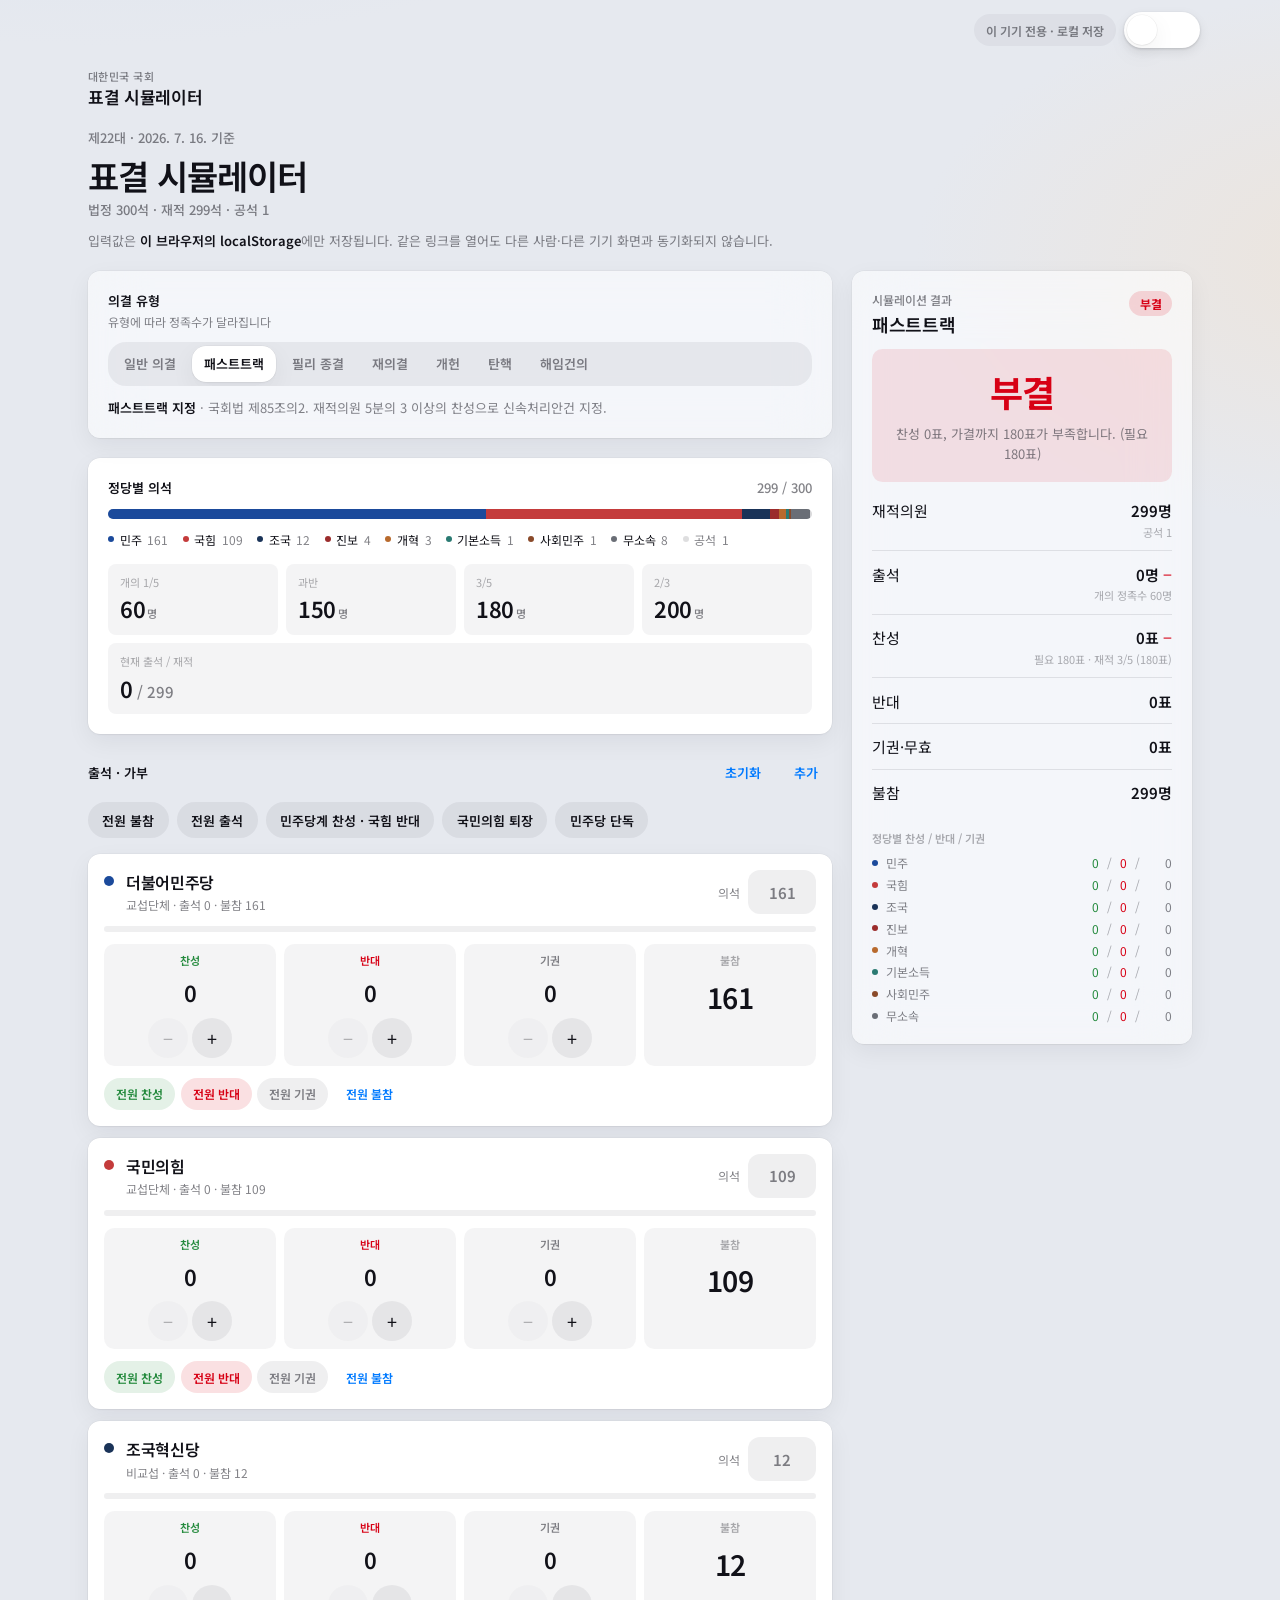
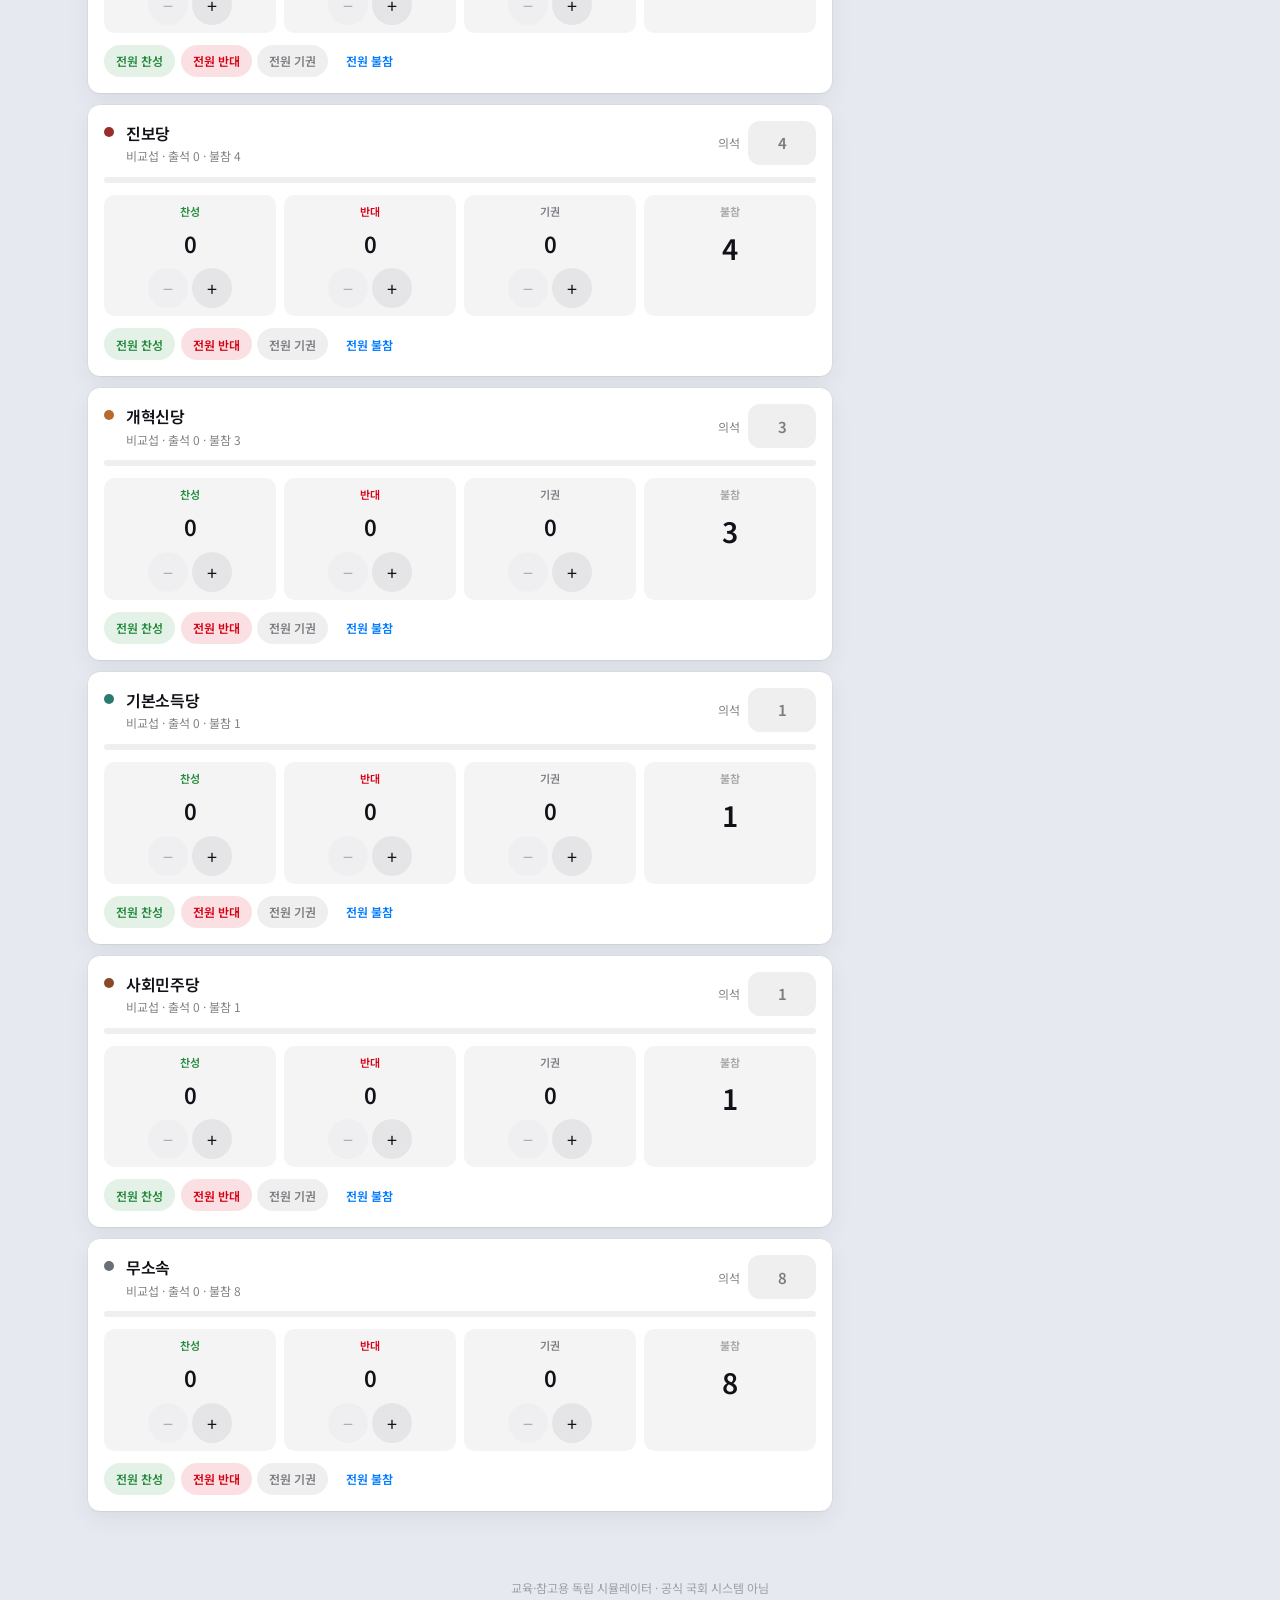
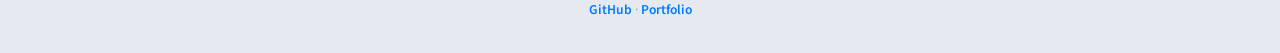
==== index.html @ c267997b "feat: local-only assembly vote simulator (no shared state) Rebuild as static HTML/CSS/JS with per-br" ====
<!DOCTYPE html>
<html lang="ko" data-theme="light">
<head>
  <meta charset="UTF-8" />
  <meta name="viewport" content="width=device-width, initial-scale=1, viewport-fit=cover" />
  <title>국회 표결 시뮬레이터</title>
  <meta name="description" content="제22대 국회 정당별 의석·출석·찬반으로 일반 의결·패스트트랙·개헌 등 정족수를 브라우저 로컬에서 독립 시뮬레이션합니다." />
  <meta name="theme-color" content="#e6e9ef" />
  <meta name="color-scheme" content="light dark" />
  <link rel="preconnect" href="https://fonts.googleapis.com" />
  <link rel="preconnect" href="https://fonts.gstatic.com" crossorigin />
  <link href="https://fonts.googleapis.com/css2?family=Noto+Sans+KR:wght@400;500;600;700&display=swap" rel="stylesheet" />
  <link rel="stylesheet" href="./styles.css" />
  <script>
    (function () {
      try {
        var k = "assembly-ui-theme";
        var t = localStorage.getItem(k);
        if (t !== "light" && t !== "dark") {
          t = window.matchMedia("(prefers-color-scheme: dark)").matches ? "dark" : "light";
        }
        document.documentElement.setAttribute("data-theme", t);
        document.documentElement.style.colorScheme = t;
      } catch (e) {}
    })();
  </script>
</head>
<body>
  <div class="app-wash">
    <div class="top-tools">
      <div class="top-tools__inner">
        <span class="local-pill" title="서버에 공유되지 않습니다">이 기기 전용 · 로컬 저장</span>
        <button type="button" class="theme-switch" id="theme-toggle" role="switch" aria-checked="false" aria-label="테마 전환">
          <span class="theme-switch-knob" aria-hidden="true"></span>
        </button>
      </div>
    </div>

    <header class="site-header">
      <div class="site-header__inner">
        <div>
          <p class="eyebrow">대한민국 국회</p>
          <h1>표결 시뮬레이터</h1>
        </div>
      </div>
    </header>

    <main class="main">
      <div class="intro">
        <p class="meta" id="as-of">제22대 · 2026. 7. 16. 기준</p>
        <h2 class="display-title">표결 시뮬레이터</h2>
        <p class="meta tabular" id="seat-summary">법정 300석</p>
        <p class="privacy-note">
          입력값은 <strong>이 브라우저의 localStorage</strong>에만 저장됩니다.
          같은 링크를 열어도 다른 사람·다른 기기 화면과 동기화되지 않습니다.
        </p>
      </div>

      <div class="layout">
        <div class="col-main">
          <section class="card glass">
            <div class="section-head">
              <h3>의결 유형</h3>
              <p>유형에 따라 정족수가 달라집니다</p>
            </div>
            <div class="segmented" id="kind-tabs" role="tablist" aria-label="의결 유형"></div>
            <p class="kind-desc" id="kind-desc"></p>
          </section>

          <section class="card ios-cell">
            <div class="section-head row">
              <h3>정당별 의석</h3>
              <span class="meta tabular" id="seat-ratio"></span>
            </div>
            <div id="seat-bar"></div>
            <dl class="quota-grid" id="quota-grid"></dl>
          </section>

          <section class="votes-section">
            <div class="section-head row">
              <h3>출석 · 가부</h3>
              <div class="btn-row">
                <button type="button" class="btn ghost sm" id="btn-reset-votes">초기화</button>
                <button type="button" class="btn ghost sm" id="btn-add-party">추가</button>
              </div>
            </div>
            <div class="preset-row" id="presets"></div>
            <div class="party-list" id="party-list"></div>
          </section>
        </div>

        <aside class="col-side">
          <div class="card glass sticky-result" id="result-panel"></div>
        </aside>
      </div>
    </main>

    <footer class="site-footer">
      <p>교육·참고용 독립 시뮬레이터 · 공식 국회 시스템 아님</p>
      <p>
        <a href="https://github.com/Jdragon712/assembly-vote-simulator" target="_blank" rel="noopener noreferrer">GitHub</a>
        ·
        <a href="https://jdragon712.github.io/" target="_blank" rel="noopener noreferrer">Portfolio</a>
      </p>
    </footer>
  </div>
  <script src="./app.js" defer></script>
</body>
</html>
---- styles.css ----
:root {
  --font-sans: "Noto Sans KR", "SF Pro Text", -apple-system, BlinkMacSystemFont, "Apple SD Gothic Neo", system-ui, sans-serif;
}

[data-theme="light"] {
  --app-bg: #e6e9ef;
  --app-elevated: #fff;
  --app-surface-solid: #fff;
  --app-fill: #7878801f;
  --app-fill-2: #78788014;
  --app-fg: #111118;
  --app-muted: #3c3c43a3;
  --app-subtle: #3c3c436b;
  --app-separator: #3c3c431f;
  --app-accent: #007aff;
  --app-aye: #248a3d;
  --app-nay: #d70015;
  --app-abstain: #6e6e73;
  --glass-bg: #ffffff94;
  --shadow-border: 0 0 0 0.5px #0000000f, 0 1px 2px #0000000a, 0 8px 24px #1016220f;
  --shadow-knob: 0 1px 3px #00000029, 0 4px 12px #00000014;
  --wash-a: #d9e2f0;
  --wash-b: #ece4dc;
  --theme-color: #e6e9ef;
}

[data-theme="dark"] {
  --app-bg: #07080a;
  --app-elevated: #1c1c1e;
  --app-surface-solid: #1c1c1e;
  --app-fill: #7878803d;
  --app-fill-2: #78788029;
  --app-fg: #f5f5f7;
  --app-muted: #ebebf594;
  --app-subtle: #ebebf55c;
  --app-separator: #5454588c;
  --app-accent: #0a84ff;
  --app-aye: #30d158;
  --app-nay: #ff453a;
  --app-abstain: #98989d;
  --glass-bg: #1c1c2085;
  --shadow-border: 0 0 0 0.5px #ffffff1a;
  --shadow-knob: 0 1px 2px #00000073;
  --wash-a: #182033;
  --wash-b: #1a1714;
  --theme-color: #07080a;
}

* { box-sizing: border-box; }
html, body { margin: 0; min-height: 100%; }
body {
  font-family: var(--font-sans);
  color: var(--app-fg);
  background: var(--app-bg);
  -webkit-font-smoothing: antialiased;
}

button, input { font: inherit; color: inherit; }
button { cursor: pointer; border: 0; background: none; }
input[type="number"] {
  -moz-appearance: textfield;
}
input[type="number"]::-webkit-outer-spin-button,
input[type="number"]::-webkit-inner-spin-button {
  -webkit-appearance: none;
  margin: 0;
}

.app-wash {
  min-height: 100dvh;
  background:
    radial-gradient(1200px 640px at 8% -10%, var(--wash-a), transparent 58%),
    radial-gradient(900px 520px at 108% 8%, var(--wash-b), transparent 52%),
    var(--app-bg);
}

.top-tools {
  position: sticky;
  top: 0;
  z-index: 40;
  pointer-events: none;
}
.top-tools__inner {
  max-width: 72rem;
  margin: 0 auto;
  padding: 0.75rem 1rem;
  display: flex;
  justify-content: flex-end;
  align-items: center;
  gap: 0.5rem;
}
.local-pill,
.theme-switch {
  pointer-events: auto;
}
.local-pill {
  display: none;
  align-items: center;
  height: 2rem;
  padding: 0 0.75rem;
  border-radius: 999px;
  background: var(--app-fill-2);
  color: var(--app-muted);
  font-size: 12px;
  font-weight: 600;
}
@media (min-width: 640px) {
  .local-pill { display: inline-flex; }
}

.theme-switch {
  width: 76px;
  height: 36px;
  border-radius: 999px;
  background: var(--app-elevated);
  box-shadow: var(--shadow-knob);
  position: relative;
  padding: 3px;
}
.theme-switch-knob {
  width: 30px;
  height: 30px;
  border-radius: 999px;
  background: var(--app-surface-solid);
  box-shadow: var(--shadow-border);
  transition: transform 0.18s ease;
  display: block;
}
[data-theme="dark"] .theme-switch-knob {
  transform: translateX(40px);
}

.site-header__inner,
.main,
.site-footer {
  max-width: 72rem;
  margin: 0 auto;
  padding-left: 1rem;
  padding-right: 1rem;
}
@media (min-width: 640px) {
  .site-header__inner,
  .main,
  .site-footer {
    padding-left: 1.5rem;
    padding-right: 1.5rem;
  }
}

.site-header__inner {
  height: 3.5rem;
  display: flex;
  align-items: center;
}
.eyebrow {
  display: none;
  margin: 0;
  font-size: 11px;
  font-weight: 500;
  letter-spacing: 0.04em;
  color: var(--app-muted);
}
.site-header h1 {
  margin: 0;
  font-size: 17px;
  font-weight: 600;
  letter-spacing: -0.02em;
}
@media (min-width: 640px) {
  .eyebrow { display: block; }
}

.main { padding-bottom: 2.5rem; padding-top: 0.5rem; }
.intro { margin-bottom: 1.25rem; }
.meta { margin: 0; font-size: 13px; color: var(--app-muted); font-weight: 500; }
.display-title {
  display: none;
  margin: 0.25rem 0 0;
  font-size: 34px;
  font-weight: 600;
  letter-spacing: -0.03em;
}
@media (min-width: 640px) {
  .display-title { display: block; }
  .main { padding-bottom: 4rem; padding-top: 0.75rem; }
}
.tabular { font-variant-numeric: tabular-nums; }
.privacy-note {
  margin: 0.75rem 0 0;
  max-width: 46rem;
  font-size: 13px;
  line-height: 1.55;
  color: var(--app-muted);
}
.privacy-note strong { color: var(--app-fg); font-weight: 600; }

.layout {
  display: grid;
  gap: 1.25rem;
}
@media (min-width: 1024px) {
  .layout {
    grid-template-columns: minmax(0, 1fr) 340px;
    align-items: start;
  }
  .col-side { order: 0; }
  .col-main { min-width: 0; }
}
.col-main { display: grid; gap: 1.25rem; min-width: 0; }
@media (max-width: 1023px) {
  .col-side { order: -1; }
}

.card {
  border-radius: 0.75rem;
  padding: 1rem;
  box-shadow: var(--shadow-border);
}
@media (min-width: 640px) {
  .card { padding: 1.25rem; }
}
.glass {
  background: var(--glass-bg);
  backdrop-filter: blur(28px) saturate(1.7);
  -webkit-backdrop-filter: blur(28px) saturate(1.7);
}
.ios-cell { background: var(--app-surface-solid); }
.sticky-result {
  position: sticky;
  top: 5rem;
}

.section-head h3 {
  margin: 0;
  font-size: 13px;
  font-weight: 600;
}
.section-head p {
  margin: 0.15rem 0 0;
  font-size: 12px;
  color: var(--app-muted);
}
.section-head.row {
  display: flex;
  align-items: center;
  justify-content: space-between;
  gap: 0.75rem;
  margin-bottom: 0.75rem;
}
.section-head:not(.row) { margin-bottom: 0.75rem; }

.segmented {
  display: flex;
  gap: 4px;
  padding: 4px;
  border-radius: 18px;
  background: var(--app-fill);
  overflow-x: auto;
  scrollbar-width: none;
}
.segmented::-webkit-scrollbar { display: none; }
.segmented-item {
  flex: 0 0 auto;
  height: 36px;
  padding: 0 12px;
  border-radius: 14px;
  color: var(--app-muted);
  font-size: 13px;
  font-weight: 600;
  white-space: nowrap;
}
.segmented-item[data-active="true"] {
  background: var(--app-elevated);
  color: var(--app-fg);
  box-shadow: var(--shadow-border);
}
.kind-desc {
  margin: 0.75rem 0 0;
  font-size: 13px;
  line-height: 1.55;
  color: var(--app-muted);
}
.kind-desc strong { color: var(--app-fg); font-weight: 600; }

.seat-bar {
  display: flex;
  height: 10px;
  overflow: hidden;
  border-radius: 999px;
  background: var(--app-fill);
}
.seat-bar > div { height: 100%; }
.legend {
  list-style: none;
  margin: 0.75rem 0 0;
  padding: 0;
  display: flex;
  flex-wrap: wrap;
  gap: 0.35rem 0.9rem;
}
.legend li {
  display: inline-flex;
  align-items: center;
  gap: 0.35rem;
  font-size: 12px;
  color: var(--app-muted);
}
.dot {
  width: 6px;
  height: 6px;
  border-radius: 999px;
  flex: 0 0 auto;
}
.legend .name { color: var(--app-fg); }

.quota-grid {
  margin: 1rem 0 0;
  display: grid;
  grid-template-columns: repeat(2, minmax(0, 1fr));
  gap: 0.5rem;
}
@media (min-width: 640px) {
  .quota-grid { grid-template-columns: repeat(4, minmax(0, 1fr)); }
}
.quota-grid > div {
  border-radius: 0.5rem;
  background: var(--app-fill-2);
  padding: 0.65rem 0.75rem;
}
.quota-grid dt {
  margin: 0;
  font-size: 11px;
  color: var(--app-subtle);
}
.quota-grid dd {
  margin: 0.15rem 0 0;
  font-size: 22px;
  font-weight: 600;
  font-variant-numeric: tabular-nums;
  letter-spacing: -0.02em;
}
.quota-grid dd span {
  margin-left: 2px;
  font-size: 11px;
  font-weight: 500;
  color: var(--app-muted);
}
.quota-wide {
  grid-column: 1 / -1;
}
.quota-wide p {
  margin: 0;
  font-size: 11px;
  color: var(--app-subtle);
}
.quota-wide .big {
  margin-top: 0.15rem;
  font-size: 22px;
  font-weight: 600;
  font-variant-numeric: tabular-nums;
}
.quota-wide .big span {
  font-size: 15px;
  font-weight: 500;
  color: var(--app-muted);
}

.btn-row { display: flex; gap: 0.25rem; }
.btn {
  display: inline-flex;
  align-items: center;
  justify-content: center;
  gap: 0.35rem;
  border-radius: 999px;
  font-weight: 600;
  transition: transform 0.12s ease, background-color 0.12s ease, opacity 0.12s ease;
}
.btn:active { transform: scale(0.98); }
.btn:disabled { opacity: 0.35; pointer-events: none; }
.btn.sm { height: 2.25rem; padding: 0 0.9rem; font-size: 13px; }
.btn.xs { height: 2rem; padding: 0 0.75rem; font-size: 12px; }
.btn.ghost { color: var(--app-accent); }
.btn.ghost:hover { background: var(--app-fill); }
.btn.secondary {
  background: var(--app-fill);
  color: var(--app-fg);
}
.btn.secondary:hover { background: var(--app-fill-2); }
.btn.aye { background: color-mix(in srgb, var(--app-aye) 12%, transparent); color: var(--app-aye); }
.btn.nay { background: color-mix(in srgb, var(--app-nay) 12%, transparent); color: var(--app-nay); }
.btn.abstain { background: var(--app-fill); color: var(--app-muted); }
.btn.icon {
  width: 2.25rem;
  height: 2.25rem;
  padding: 0;
  border-radius: 999px;
  color: var(--app-muted);
}
.btn.icon:hover { background: var(--app-fill); color: var(--app-nay); }

.preset-row {
  display: flex;
  gap: 0.5rem;
  overflow-x: auto;
  padding-bottom: 0.25rem;
  margin-bottom: 0.75rem;
  scrollbar-width: none;
}
.preset-row::-webkit-scrollbar { display: none; }
.preset-row .btn { flex: 0 0 auto; }

.party-list { display: grid; gap: 0.75rem; }
.party-card {
  background: var(--app-surface-solid);
  border-radius: 0.75rem;
  padding: 1rem;
  box-shadow: var(--shadow-border);
}
.party-top {
  display: flex;
  align-items: flex-start;
  justify-content: space-between;
  gap: 0.75rem;
}
.party-id {
  display: flex;
  align-items: flex-start;
  gap: 0.75rem;
  min-width: 0;
}
.party-name {
  margin: 0;
  font-size: 16px;
  font-weight: 600;
  letter-spacing: -0.02em;
  background: transparent;
  border: 0;
  padding: 0;
  text-align: left;
  max-width: 14rem;
}
.party-name:focus {
  outline: none;
  box-shadow: 0 0 0 2px color-mix(in srgb, var(--app-accent) 35%, transparent);
  border-radius: 0.35rem;
}
.party-sub {
  margin: 0.15rem 0 0;
  font-size: 12px;
  color: var(--app-muted);
}
.seat-input-wrap {
  display: inline-flex;
  align-items: center;
  gap: 0.5rem;
  font-size: 12px;
  color: var(--app-muted);
}
.seat-input-wrap input,
.vote-input {
  height: 2.75rem;
  width: 4.25rem;
  border: 0;
  border-radius: 0.75rem;
  background: var(--app-fill);
  text-align: center;
  font-size: 15px;
  font-weight: 600;
  font-variant-numeric: tabular-nums;
}
.seat-input-wrap input:focus,
.vote-input:focus {
  outline: none;
  box-shadow: 0 0 0 2px color-mix(in srgb, var(--app-accent) 35%, transparent);
}

.mini-bar {
  margin-top: 0.75rem;
  height: 6px;
  border-radius: 999px;
  background: var(--app-fill);
  overflow: hidden;
  display: flex;
}
.mini-bar > i { display: block; height: 100%; }
.mini-bar .aye { background: var(--app-aye); }
.mini-bar .nay { background: var(--app-nay); }
.mini-bar .abstain { background: var(--app-abstain); }

.vote-grid {
  margin-top: 0.75rem;
  display: grid;
  grid-template-columns: repeat(2, minmax(0, 1fr));
  gap: 0.5rem;
}
@media (min-width: 640px) {
  .vote-grid { grid-template-columns: repeat(4, minmax(0, 1fr)); }
}
.vote-box {
  border-radius: 0.65rem;
  background: var(--app-fill-2);
  padding: 0.5rem;
  text-align: center;
}
.vote-box label {
  display: block;
  font-size: 11px;
  font-weight: 600;
  margin-bottom: 0.25rem;
}
.vote-box label.aye { color: var(--app-aye); }
.vote-box label.nay { color: var(--app-nay); }
.vote-box label.muted { color: var(--app-muted); }
.vote-box label.subtle { color: var(--app-subtle); }
.vote-box .vote-input {
  width: 100%;
  height: 2.5rem;
  font-size: 22px;
  background: transparent;
}
.vote-box .stepper {
  margin-top: 0.35rem;
  display: flex;
  justify-content: center;
  gap: 0.25rem;
}
.stepper button {
  width: 2.5rem;
  height: 2.5rem;
  border-radius: 999px;
  background: var(--app-fill);
  color: var(--app-fg);
  font-size: 18px;
  line-height: 1;
}
.stepper button:disabled { opacity: 0.3; }
.absent-val {
  margin-top: 0.55rem;
  font-size: 28px;
  font-weight: 600;
  font-variant-numeric: tabular-nums;
  letter-spacing: -0.03em;
}
.party-actions {
  margin-top: 0.75rem;
  display: flex;
  flex-wrap: wrap;
  gap: 0.35rem;
}

.result-head {
  display: flex;
  align-items: flex-start;
  justify-content: space-between;
  gap: 0.75rem;
}
.result-head .label {
  margin: 0;
  font-size: 12px;
  font-weight: 500;
  color: var(--app-muted);
}
.result-head h3 {
  margin: 0.15rem 0 0;
  font-size: 18px;
  font-weight: 600;
  letter-spacing: -0.02em;
}
.badge {
  display: inline-flex;
  align-items: center;
  border-radius: 999px;
  padding: 0.25rem 0.65rem;
  font-size: 12px;
  font-weight: 700;
}
.badge.pass {
  background: color-mix(in srgb, var(--app-aye) 14%, transparent);
  color: var(--app-aye);
}
.badge.fail {
  background: color-mix(in srgb, var(--app-nay) 14%, transparent);
  color: var(--app-nay);
}
.result-hero {
  margin-top: 0.75rem;
  border-radius: 0.65rem;
  padding: 1rem 1rem 1.15rem;
  text-align: center;
}
.result-hero.pass { background: color-mix(in srgb, var(--app-aye) 10%, transparent); }
.result-hero.fail { background: color-mix(in srgb, var(--app-nay) 10%, transparent); }
.result-hero .big {
  margin: 0;
  font-size: 36px;
  font-weight: 700;
  letter-spacing: -0.03em;
}
.result-hero.pass .big { color: var(--app-aye); }
.result-hero.fail .big { color: var(--app-nay); }
.result-hero .reason {
  margin: 0.45rem 0 0;
  font-size: 13px;
  line-height: 1.55;
  color: var(--app-muted);
}

.result-stats {
  margin: 0.75rem 0 0;
  display: grid;
  grid-template-columns: repeat(3, minmax(0, 1fr));
  gap: 0.5rem;
}
.result-stats > div {
  border-radius: 0.5rem;
  background: var(--app-fill-2);
  padding: 0.5rem;
  text-align: center;
}
.result-stats dt {
  margin: 0;
  font-size: 11px;
  color: var(--app-subtle);
}
.result-stats dd {
  margin: 0.1rem 0 0;
  font-size: 17px;
  font-weight: 600;
  font-variant-numeric: tabular-nums;
}
.result-stats .aye { color: var(--app-aye); }

.detail-list {
  margin: 1rem 0 0;
  padding: 0;
}
.detail-row {
  display: flex;
  align-items: baseline;
  justify-content: space-between;
  gap: 0.75rem;
  padding: 0.65rem 0;
  border-top: 1px solid var(--app-separator);
}
.detail-row:first-child { border-top: 0; padding-top: 0; }
.detail-row dt { margin: 0; font-size: 15px; }
.detail-row dd { margin: 0; text-align: right; }
.detail-row .val {
  font-size: 15px;
  font-weight: 600;
  font-variant-numeric: tabular-nums;
}
.detail-row .note {
  margin: 0.1rem 0 0;
  font-size: 11px;
  color: var(--app-subtle);
}
.ok { color: var(--app-aye); }
.ng { color: var(--app-nay); }

.party-breakdown-title {
  margin: 1rem 0 0.5rem;
  font-size: 11px;
  font-weight: 600;
  color: var(--app-subtle);
}
.party-breakdown {
  list-style: none;
  margin: 0;
  padding: 0;
  display: grid;
  gap: 0.3rem;
}
.party-breakdown li {
  display: flex;
  align-items: center;
  gap: 0.5rem;
  font-size: 12px;
}
.party-breakdown .name {
  flex: 1;
  min-width: 0;
  overflow: hidden;
  text-overflow: ellipsis;
  white-space: nowrap;
  color: var(--app-muted);
}
.party-breakdown .aye { color: var(--app-aye); font-variant-numeric: tabular-nums; }
.party-breakdown .nay { color: var(--app-nay); font-variant-numeric: tabular-nums; }
.party-breakdown .abs { width: 1.5rem; color: var(--app-muted); font-variant-numeric: tabular-nums; text-align: right; }
.party-breakdown .sep { color: var(--app-subtle); }

.site-footer {
  padding-bottom: 2rem;
  text-align: center;
  color: var(--app-subtle);
  font-size: 12px;
}
.site-footer p { margin: 0.25rem 0; }
.site-footer a {
  color: var(--app-accent);
  text-decoration: none;
  font-weight: 600;
}
.site-footer a:hover { text-decoration: underline; }

details.mobile-only summary {
  list-style: none;
  cursor: pointer;
  color: var(--app-accent);
  font-size: 15px;
  font-weight: 600;
  padding: 0.5rem 0;
}
details.mobile-only summary::-webkit-details-marker { display: none; }
.desktop-only { display: none; }
@media (min-width: 640px) {
  .mobile-only { display: none; }
  .desktop-only { display: block; }
  .result-stats { display: none; }
}
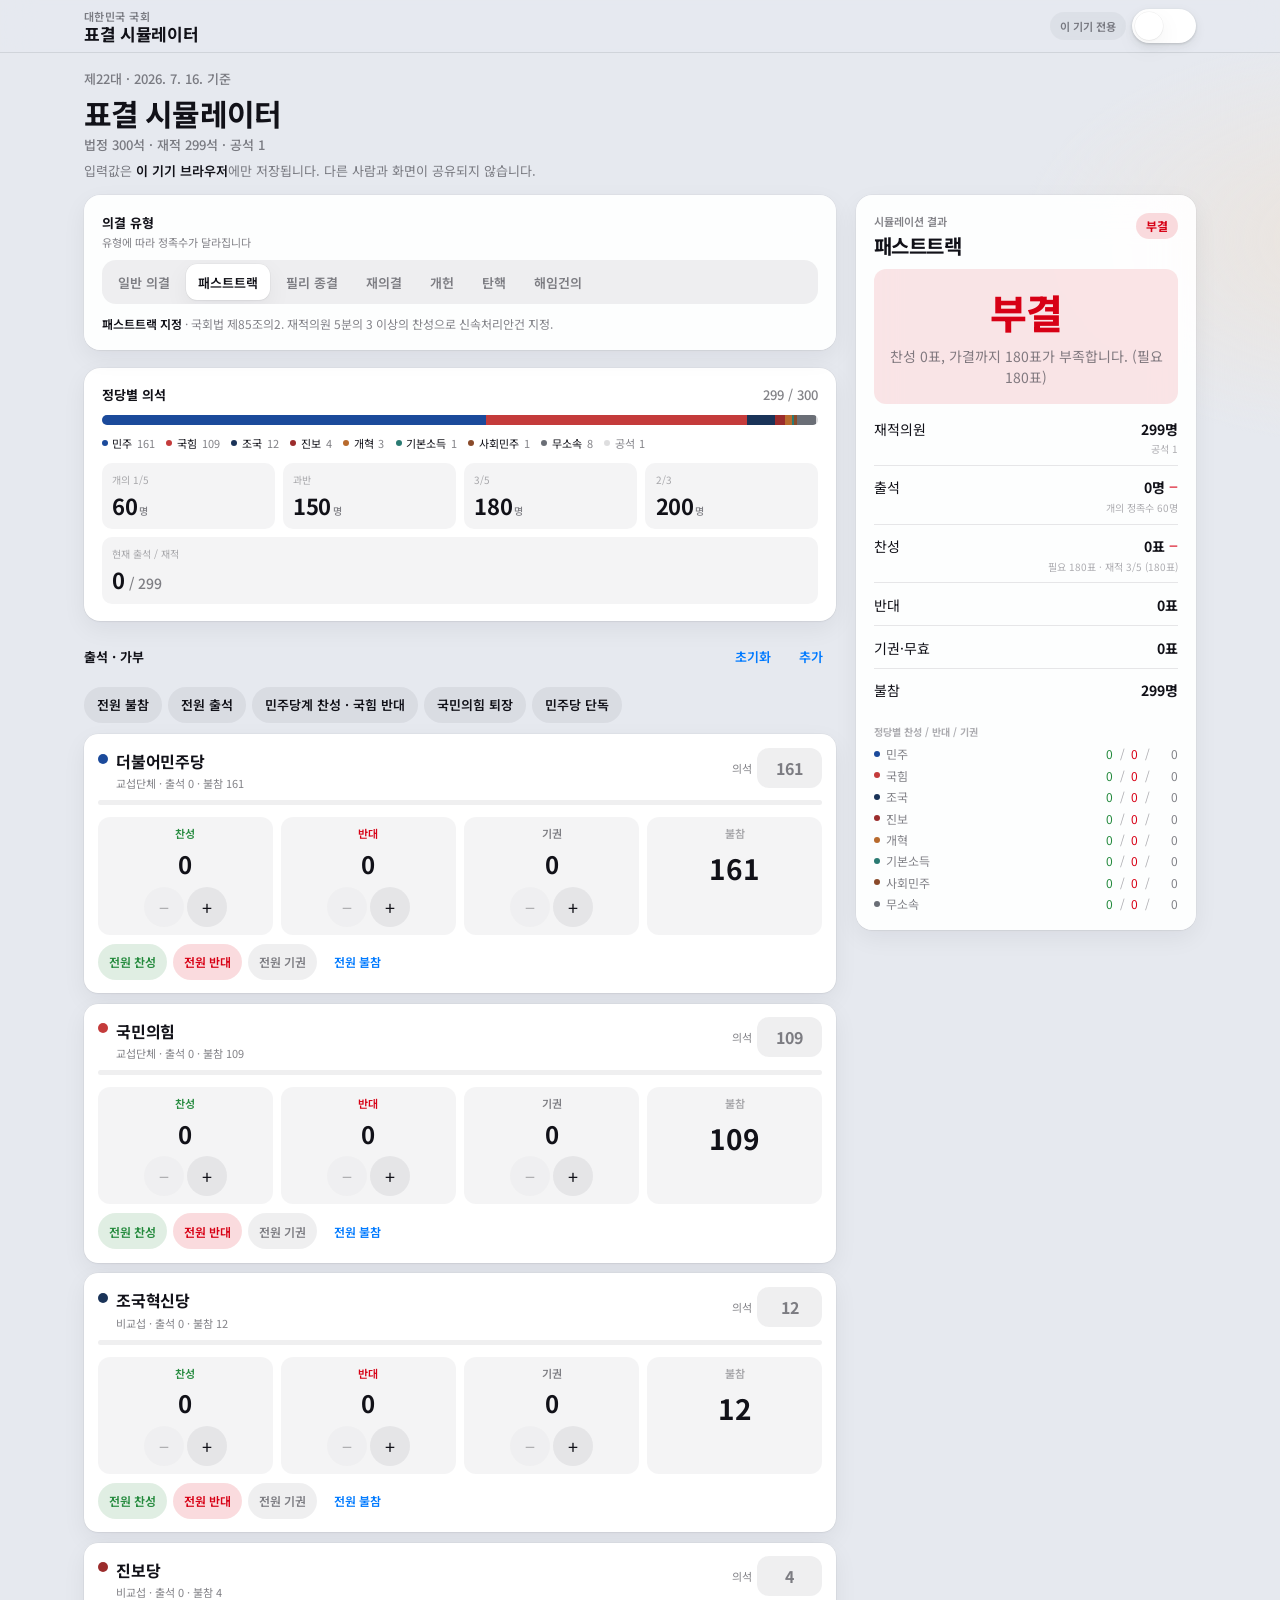
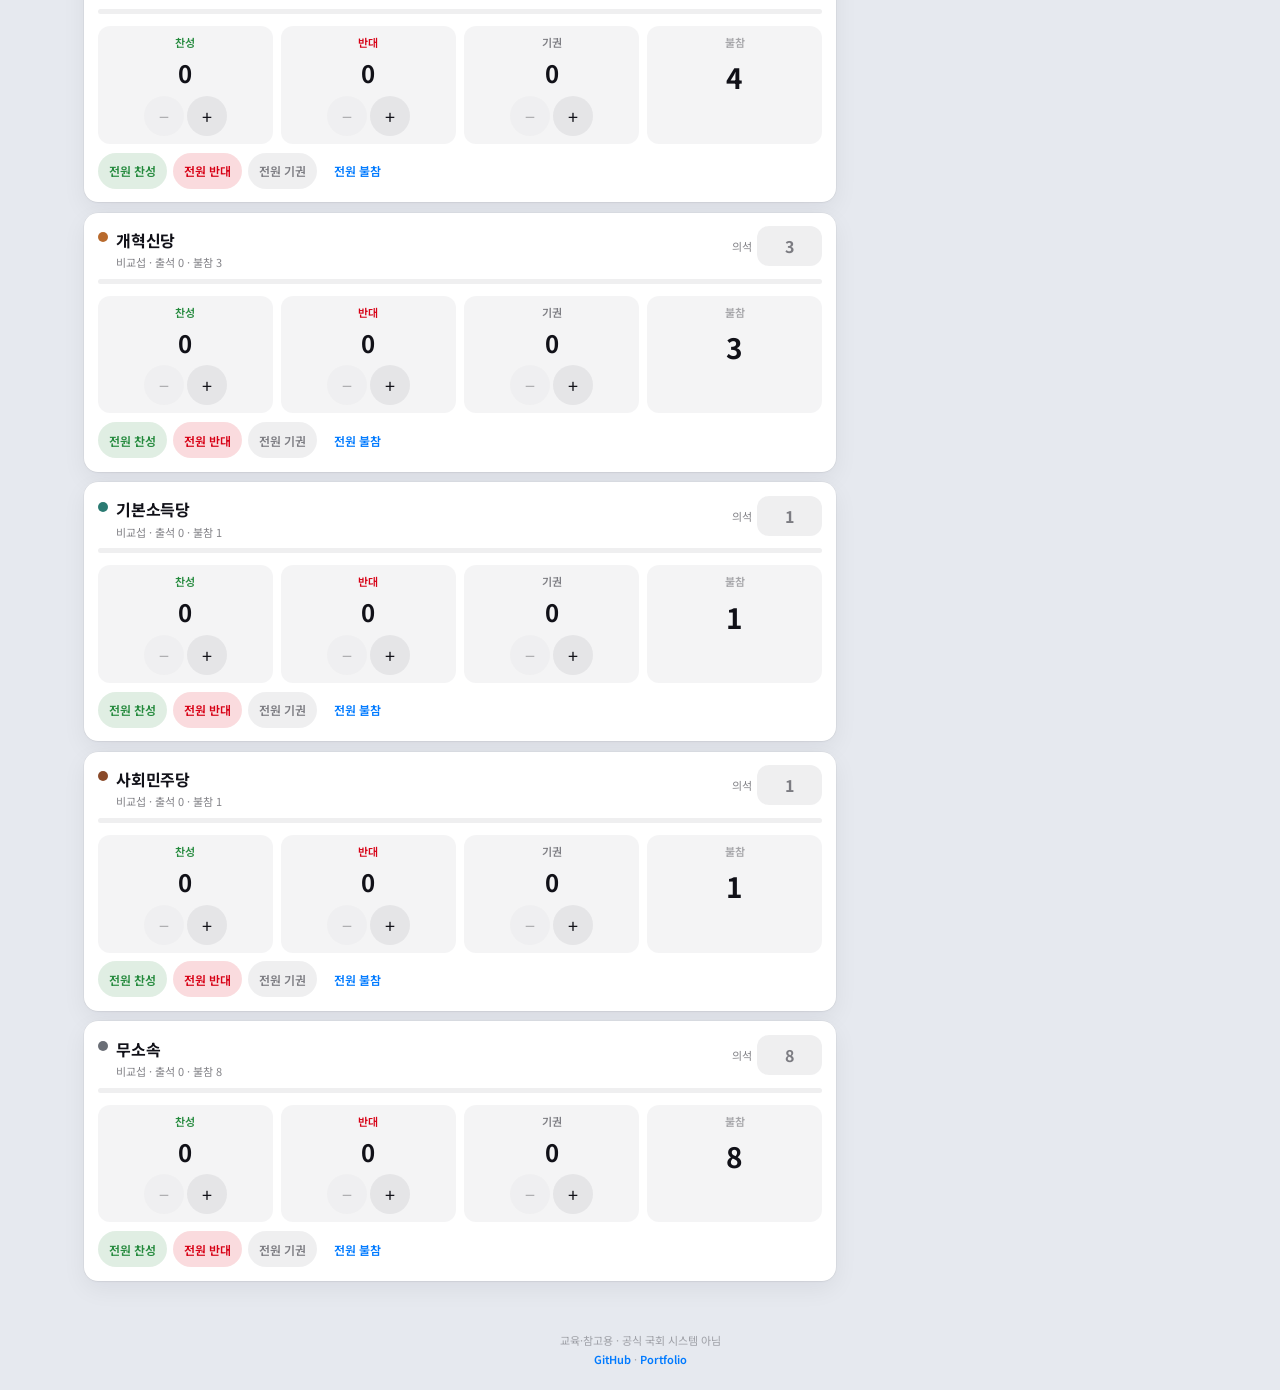
==== commit 35b31340: "feat: mobile-first UX for assembly vote simulator Sticky result dock, 44px vote steppers, safe-area " ====
--- a/index.html
+++ b/index.html
@@ -2,11 +2,16 @@
 <html lang="ko" data-theme="light">
 <head>
   <meta charset="UTF-8" />
-  <meta name="viewport" content="width=device-width, initial-scale=1, viewport-fit=cover" />
+  <meta name="viewport" content="width=device-width, initial-scale=1, maximum-scale=1, viewport-fit=cover" />
   <title>국회 표결 시뮬레이터</title>
   <meta name="description" content="제22대 국회 정당별 의석·출석·찬반으로 일반 의결·패스트트랙·개헌 등 정족수를 브라우저 로컬에서 독립 시뮬레이션합니다." />
   <meta name="theme-color" content="#e6e9ef" />
   <meta name="color-scheme" content="light dark" />
+  <meta name="apple-mobile-web-app-capable" content="yes" />
+  <meta name="apple-mobile-web-app-status-bar-style" content="default" />
+  <meta name="apple-mobile-web-app-title" content="표결 시뮬" />
+  <meta name="mobile-web-app-capable" content="yes" />
+  <meta name="format-detection" content="telephone=no" />
   <link rel="preconnect" href="https://fonts.googleapis.com" />
   <link rel="preconnect" href="https://fonts.gstatic.com" crossorigin />
   <link href="https://fonts.googleapis.com/css2?family=Noto+Sans+KR:wght@400;500;600;700&display=swap" rel="stylesheet" />
@@ -27,20 +32,17 @@
 </head>
 <body>
   <div class="app-wash">
-    <div class="top-tools">
-      <div class="top-tools__inner">
-        <span class="local-pill" title="서버에 공유되지 않습니다">이 기기 전용 · 로컬 저장</span>
-        <button type="button" class="theme-switch" id="theme-toggle" role="switch" aria-checked="false" aria-label="테마 전환">
-          <span class="theme-switch-knob" aria-hidden="true"></span>
-        </button>
-      </div>
-    </div>
-
-    <header class="site-header">
-      <div class="site-header__inner">
-        <div>
+    <header class="topbar">
+      <div class="topbar__inner">
+        <div class="topbar__title">
           <p class="eyebrow">대한민국 국회</p>
           <h1>표결 시뮬레이터</h1>
+        </div>
+        <div class="topbar__actions">
+          <span class="local-pill" title="서버에 공유되지 않습니다">이 기기 전용</span>
+          <button type="button" class="theme-switch" id="theme-toggle" role="switch" aria-checked="false" aria-label="테마 전환">
+            <span class="theme-switch-knob" aria-hidden="true"></span>
+          </button>
         </div>
       </div>
     </header>
@@ -51,8 +53,7 @@
         <h2 class="display-title">표결 시뮬레이터</h2>
         <p class="meta tabular" id="seat-summary">법정 300석</p>
         <p class="privacy-note">
-          입력값은 <strong>이 브라우저의 localStorage</strong>에만 저장됩니다.
-          같은 링크를 열어도 다른 사람·다른 기기 화면과 동기화되지 않습니다.
+          입력값은 <strong>이 기기 브라우저</strong>에만 저장됩니다. 다른 사람과 화면이 공유되지 않습니다.
         </p>
       </div>
 
@@ -96,13 +97,24 @@
     </main>
 
     <footer class="site-footer">
-      <p>교육·참고용 독립 시뮬레이터 · 공식 국회 시스템 아님</p>
+      <p>교육·참고용 · 공식 국회 시스템 아님</p>
       <p>
         <a href="https://github.com/Jdragon712/assembly-vote-simulator" target="_blank" rel="noopener noreferrer">GitHub</a>
         ·
         <a href="https://jdragon712.github.io/" target="_blank" rel="noopener noreferrer">Portfolio</a>
       </p>
     </footer>
+
+    <!-- Mobile sticky result dock -->
+    <div class="mobile-dock" id="mobile-dock" hidden>
+      <button type="button" class="mobile-dock__btn" id="mobile-dock-btn" aria-controls="result-panel">
+        <span class="mobile-dock__left">
+          <span class="mobile-dock__kind" id="dock-kind">결과</span>
+          <span class="mobile-dock__sub" id="dock-sub">출석 0 · 찬성 0</span>
+        </span>
+        <span class="mobile-dock__badge" id="dock-badge">부결</span>
+      </button>
+    </div>
   </div>
   <script src="./app.js" defer></script>
 </body>
--- a/styles.css
+++ b/styles.css
@@ -1,5 +1,11 @@
 :root {
   --font-sans: "Noto Sans KR", "SF Pro Text", -apple-system, BlinkMacSystemFont, "Apple SD Gothic Neo", system-ui, sans-serif;
+  --safe-top: env(safe-area-inset-top, 0px);
+  --safe-right: env(safe-area-inset-right, 0px);
+  --safe-bottom: env(safe-area-inset-bottom, 0px);
+  --safe-left: env(safe-area-inset-left, 0px);
+  --dock-h: 0px;
+  --tap: 44px;
 }
 
 [data-theme="light"] {
@@ -16,11 +22,12 @@
   --app-aye: #248a3d;
   --app-nay: #d70015;
   --app-abstain: #6e6e73;
-  --glass-bg: #ffffff94;
+  --glass-bg: #ffffffeb;
   --shadow-border: 0 0 0 0.5px #0000000f, 0 1px 2px #0000000a, 0 8px 24px #1016220f;
   --shadow-knob: 0 1px 3px #00000029, 0 4px 12px #00000014;
   --wash-a: #d9e2f0;
   --wash-b: #ece4dc;
+  --dock-bg: #fffffff2;
   --theme-color: #e6e9ef;
 }
 
@@ -38,25 +45,48 @@
   --app-aye: #30d158;
   --app-nay: #ff453a;
   --app-abstain: #98989d;
-  --glass-bg: #1c1c2085;
+  --glass-bg: #1c1c1ef0;
   --shadow-border: 0 0 0 0.5px #ffffff1a;
   --shadow-knob: 0 1px 2px #00000073;
   --wash-a: #182033;
   --wash-b: #1a1714;
+  --dock-bg: #1c1c1ef5;
   --theme-color: #07080a;
 }
 
 * { box-sizing: border-box; }
-html, body { margin: 0; min-height: 100%; }
+html {
+  margin: 0;
+  min-height: 100%;
+  -webkit-text-size-adjust: 100%;
+  text-size-adjust: 100%;
+}
 body {
+  margin: 0;
+  min-height: 100%;
   font-family: var(--font-sans);
   color: var(--app-fg);
   background: var(--app-bg);
   -webkit-font-smoothing: antialiased;
+  overscroll-behavior-y: none;
 }
 
 button, input { font: inherit; color: inherit; }
-button { cursor: pointer; border: 0; background: none; }
+button {
+  cursor: pointer;
+  border: 0;
+  background: none;
+  -webkit-tap-highlight-color: transparent;
+  touch-action: manipulation;
+}
+input {
+  -webkit-tap-highlight-color: transparent;
+}
+/* iOS zoom prevention: inputs >= 16px */
+input[type="number"],
+input[type="text"] {
+  font-size: 16px;
+}
 input[type="number"] {
   -moz-appearance: textfield;
 }
@@ -68,58 +98,80 @@
 
 .app-wash {
   min-height: 100dvh;
+  padding-bottom: calc(var(--dock-h) + var(--safe-bottom));
   background:
-    radial-gradient(1200px 640px at 8% -10%, var(--wash-a), transparent 58%),
-    radial-gradient(900px 520px at 108% 8%, var(--wash-b), transparent 52%),
+    radial-gradient(900px 480px at 8% -10%, var(--wash-a), transparent 58%),
+    radial-gradient(700px 400px at 108% 8%, var(--wash-b), transparent 52%),
     var(--app-bg);
 }
 
-.top-tools {
+/* ===== Top bar (mobile-first) ===== */
+.topbar {
   position: sticky;
   top: 0;
-  z-index: 40;
-  pointer-events: none;
-}
-.top-tools__inner {
+  z-index: 50;
+  padding-top: var(--safe-top);
+  background: color-mix(in srgb, var(--app-bg) 82%, transparent);
+  backdrop-filter: blur(16px) saturate(1.4);
+  -webkit-backdrop-filter: blur(16px) saturate(1.4);
+  border-bottom: 0.5px solid var(--app-separator);
+}
+.topbar__inner {
   max-width: 72rem;
   margin: 0 auto;
-  padding: 0.75rem 1rem;
-  display: flex;
-  justify-content: flex-end;
-  align-items: center;
-  gap: 0.5rem;
-}
-.local-pill,
-.theme-switch {
-  pointer-events: auto;
+  min-height: 3.25rem;
+  padding: 0.45rem max(0.875rem, var(--safe-left)) 0.45rem max(0.875rem, var(--safe-right));
+  display: flex;
+  align-items: center;
+  justify-content: space-between;
+  gap: 0.75rem;
+}
+.topbar__title { min-width: 0; }
+.eyebrow {
+  margin: 0;
+  font-size: 10px;
+  font-weight: 600;
+  letter-spacing: 0.04em;
+  color: var(--app-muted);
+}
+.topbar h1 {
+  margin: 0;
+  font-size: 16px;
+  font-weight: 700;
+  letter-spacing: -0.02em;
+  line-height: 1.2;
+}
+.topbar__actions {
+  display: flex;
+  align-items: center;
+  gap: 0.4rem;
+  flex-shrink: 0;
 }
 .local-pill {
   display: none;
   align-items: center;
-  height: 2rem;
-  padding: 0 0.75rem;
+  height: 1.75rem;
+  padding: 0 0.6rem;
   border-radius: 999px;
   background: var(--app-fill-2);
   color: var(--app-muted);
-  font-size: 12px;
+  font-size: 11px;
   font-weight: 600;
-}
-@media (min-width: 640px) {
-  .local-pill { display: inline-flex; }
-}
-
+  white-space: nowrap;
+}
 .theme-switch {
-  width: 76px;
-  height: 36px;
+  width: 52px;
+  height: 32px;
   border-radius: 999px;
   background: var(--app-elevated);
   box-shadow: var(--shadow-knob);
   position: relative;
   padding: 3px;
+  flex-shrink: 0;
 }
 .theme-switch-knob {
-  width: 30px;
-  height: 30px;
+  width: 26px;
+  height: 26px;
   border-radius: 999px;
   background: var(--app-surface-solid);
   box-shadow: var(--shadow-border);
@@ -127,147 +179,107 @@
   display: block;
 }
 [data-theme="dark"] .theme-switch-knob {
-  transform: translateX(40px);
-}
-
-.site-header__inner,
+  transform: translateX(20px);
+}
+
 .main,
 .site-footer {
   max-width: 72rem;
   margin: 0 auto;
-  padding-left: 1rem;
-  padding-right: 1rem;
-}
-@media (min-width: 640px) {
-  .site-header__inner,
-  .main,
-  .site-footer {
-    padding-left: 1.5rem;
-    padding-right: 1.5rem;
-  }
-}
-
-.site-header__inner {
-  height: 3.5rem;
-  display: flex;
-  align-items: center;
-}
-.eyebrow {
-  display: none;
-  margin: 0;
-  font-size: 11px;
+  padding-left: max(0.875rem, var(--safe-left));
+  padding-right: max(0.875rem, var(--safe-right));
+}
+
+.main {
+  padding-top: 0.75rem;
+  padding-bottom: 1.5rem;
+}
+.intro { margin-bottom: 0.9rem; }
+.meta {
+  margin: 0;
+  font-size: 12px;
+  color: var(--app-muted);
   font-weight: 500;
-  letter-spacing: 0.04em;
-  color: var(--app-muted);
-}
-.site-header h1 {
-  margin: 0;
-  font-size: 17px;
-  font-weight: 600;
-  letter-spacing: -0.02em;
-}
-@media (min-width: 640px) {
-  .eyebrow { display: block; }
-}
-
-.main { padding-bottom: 2.5rem; padding-top: 0.5rem; }
-.intro { margin-bottom: 1.25rem; }
-.meta { margin: 0; font-size: 13px; color: var(--app-muted); font-weight: 500; }
-.display-title {
-  display: none;
-  margin: 0.25rem 0 0;
-  font-size: 34px;
-  font-weight: 600;
-  letter-spacing: -0.03em;
-}
-@media (min-width: 640px) {
-  .display-title { display: block; }
-  .main { padding-bottom: 4rem; padding-top: 0.75rem; }
-}
+}
+.display-title { display: none; }
 .tabular { font-variant-numeric: tabular-nums; }
 .privacy-note {
-  margin: 0.75rem 0 0;
-  max-width: 46rem;
-  font-size: 13px;
-  line-height: 1.55;
+  margin: 0.5rem 0 0;
+  font-size: 12px;
+  line-height: 1.45;
   color: var(--app-muted);
 }
 .privacy-note strong { color: var(--app-fg); font-weight: 600; }
 
 .layout {
   display: grid;
-  gap: 1.25rem;
-}
-@media (min-width: 1024px) {
-  .layout {
-    grid-template-columns: minmax(0, 1fr) 340px;
-    align-items: start;
-  }
-  .col-side { order: 0; }
-  .col-main { min-width: 0; }
-}
-.col-main { display: grid; gap: 1.25rem; min-width: 0; }
-@media (max-width: 1023px) {
-  .col-side { order: -1; }
-}
+  gap: 0.85rem;
+}
+.col-main {
+  display: grid;
+  gap: 0.85rem;
+  min-width: 0;
+}
+/* On mobile, result panel is in flow near top via order */
+.col-side { order: -1; min-width: 0; }
 
 .card {
-  border-radius: 0.75rem;
-  padding: 1rem;
+  border-radius: 14px;
+  padding: 0.85rem;
   box-shadow: var(--shadow-border);
-}
-@media (min-width: 640px) {
-  .card { padding: 1.25rem; }
 }
 .glass {
   background: var(--glass-bg);
-  backdrop-filter: blur(28px) saturate(1.7);
-  -webkit-backdrop-filter: blur(28px) saturate(1.7);
+  backdrop-filter: blur(20px) saturate(1.5);
+  -webkit-backdrop-filter: blur(20px) saturate(1.5);
 }
 .ios-cell { background: var(--app-surface-solid); }
-.sticky-result {
-  position: sticky;
-  top: 5rem;
-}
+.sticky-result { position: relative; }
 
 .section-head h3 {
   margin: 0;
   font-size: 13px;
-  font-weight: 600;
+  font-weight: 700;
 }
 .section-head p {
-  margin: 0.15rem 0 0;
-  font-size: 12px;
+  margin: 0.12rem 0 0;
+  font-size: 11px;
   color: var(--app-muted);
 }
 .section-head.row {
   display: flex;
   align-items: center;
   justify-content: space-between;
-  gap: 0.75rem;
-  margin-bottom: 0.75rem;
-}
-.section-head:not(.row) { margin-bottom: 0.75rem; }
-
+  gap: 0.5rem;
+  margin-bottom: 0.65rem;
+}
+.section-head:not(.row) { margin-bottom: 0.65rem; }
+
+/* Segmented kinds — horizontal snap scroll */
 .segmented {
   display: flex;
   gap: 4px;
   padding: 4px;
-  border-radius: 18px;
+  border-radius: 14px;
   background: var(--app-fill);
   overflow-x: auto;
+  overscroll-behavior-x: contain;
+  scroll-snap-type: x proximity;
+  -webkit-overflow-scrolling: touch;
   scrollbar-width: none;
+  touch-action: pan-x;
 }
 .segmented::-webkit-scrollbar { display: none; }
 .segmented-item {
   flex: 0 0 auto;
-  height: 36px;
+  min-height: 36px;
   padding: 0 12px;
-  border-radius: 14px;
+  border-radius: 11px;
   color: var(--app-muted);
   font-size: 13px;
   font-weight: 600;
   white-space: nowrap;
+  scroll-snap-align: start;
 }
 .segmented-item[data-active="true"] {
   background: var(--app-elevated);
@@ -275,9 +287,9 @@
   box-shadow: var(--shadow-border);
 }
 .kind-desc {
-  margin: 0.75rem 0 0;
-  font-size: 13px;
-  line-height: 1.55;
+  margin: 0.65rem 0 0;
+  font-size: 12px;
+  line-height: 1.5;
   color: var(--app-muted);
 }
 .kind-desc strong { color: var(--app-fg); font-weight: 600; }
@@ -289,20 +301,20 @@
   border-radius: 999px;
   background: var(--app-fill);
 }
-.seat-bar > div { height: 100%; }
+.seat-bar > div { height: 100%; min-width: 2px; }
 .legend {
   list-style: none;
-  margin: 0.75rem 0 0;
+  margin: 0.65rem 0 0;
   padding: 0;
   display: flex;
   flex-wrap: wrap;
-  gap: 0.35rem 0.9rem;
+  gap: 0.3rem 0.7rem;
 }
 .legend li {
   display: inline-flex;
   align-items: center;
-  gap: 0.35rem;
-  font-size: 12px;
+  gap: 0.3rem;
+  font-size: 11px;
   color: var(--app-muted);
 }
 .dot {
@@ -314,169 +326,191 @@
 .legend .name { color: var(--app-fg); }
 
 .quota-grid {
-  margin: 1rem 0 0;
+  margin: 0.75rem 0 0;
   display: grid;
   grid-template-columns: repeat(2, minmax(0, 1fr));
-  gap: 0.5rem;
-}
-@media (min-width: 640px) {
-  .quota-grid { grid-template-columns: repeat(4, minmax(0, 1fr)); }
+  gap: 0.4rem;
 }
 .quota-grid > div {
-  border-radius: 0.5rem;
+  border-radius: 10px;
   background: var(--app-fill-2);
-  padding: 0.65rem 0.75rem;
+  padding: 0.55rem 0.65rem;
 }
 .quota-grid dt {
   margin: 0;
-  font-size: 11px;
+  font-size: 10px;
   color: var(--app-subtle);
 }
 .quota-grid dd {
-  margin: 0.15rem 0 0;
-  font-size: 22px;
-  font-weight: 600;
+  margin: 0.1rem 0 0;
+  font-size: 20px;
+  font-weight: 700;
   font-variant-numeric: tabular-nums;
   letter-spacing: -0.02em;
 }
 .quota-grid dd span {
   margin-left: 2px;
-  font-size: 11px;
+  font-size: 10px;
   font-weight: 500;
   color: var(--app-muted);
 }
-.quota-wide {
-  grid-column: 1 / -1;
-}
+.quota-wide { grid-column: 1 / -1; }
 .quota-wide p {
   margin: 0;
-  font-size: 11px;
+  font-size: 10px;
   color: var(--app-subtle);
 }
 .quota-wide .big {
-  margin-top: 0.15rem;
-  font-size: 22px;
-  font-weight: 600;
+  margin-top: 0.1rem;
+  font-size: 20px;
+  font-weight: 700;
   font-variant-numeric: tabular-nums;
 }
 .quota-wide .big span {
-  font-size: 15px;
+  font-size: 14px;
   font-weight: 500;
   color: var(--app-muted);
 }
 
-.btn-row { display: flex; gap: 0.25rem; }
+.btn-row { display: flex; gap: 0.15rem; }
 .btn {
   display: inline-flex;
   align-items: center;
   justify-content: center;
-  gap: 0.35rem;
+  gap: 0.3rem;
   border-radius: 999px;
   font-weight: 600;
   transition: transform 0.12s ease, background-color 0.12s ease, opacity 0.12s ease;
-}
-.btn:active { transform: scale(0.98); }
+  user-select: none;
+}
+.btn:active { transform: scale(0.97); }
 .btn:disabled { opacity: 0.35; pointer-events: none; }
-.btn.sm { height: 2.25rem; padding: 0 0.9rem; font-size: 13px; }
-.btn.xs { height: 2rem; padding: 0 0.75rem; font-size: 12px; }
+.btn.sm {
+  min-height: 36px;
+  padding: 0 0.8rem;
+  font-size: 13px;
+}
+.btn.xs {
+  min-height: 34px;
+  padding: 0 0.7rem;
+  font-size: 12px;
+}
 .btn.ghost { color: var(--app-accent); }
 .btn.ghost:hover { background: var(--app-fill); }
 .btn.secondary {
   background: var(--app-fill);
   color: var(--app-fg);
 }
-.btn.secondary:hover { background: var(--app-fill-2); }
-.btn.aye { background: color-mix(in srgb, var(--app-aye) 12%, transparent); color: var(--app-aye); }
-.btn.nay { background: color-mix(in srgb, var(--app-nay) 12%, transparent); color: var(--app-nay); }
+.btn.aye { background: color-mix(in srgb, var(--app-aye) 14%, transparent); color: var(--app-aye); }
+.btn.nay { background: color-mix(in srgb, var(--app-nay) 14%, transparent); color: var(--app-nay); }
 .btn.abstain { background: var(--app-fill); color: var(--app-muted); }
 .btn.icon {
-  width: 2.25rem;
-  height: 2.25rem;
+  width: var(--tap);
+  height: var(--tap);
   padding: 0;
   border-radius: 999px;
   color: var(--app-muted);
 }
-.btn.icon:hover { background: var(--app-fill); color: var(--app-nay); }
+.btn.icon:active { background: var(--app-fill); color: var(--app-nay); }
 
 .preset-row {
   display: flex;
-  gap: 0.5rem;
+  gap: 0.4rem;
   overflow-x: auto;
-  padding-bottom: 0.25rem;
-  margin-bottom: 0.75rem;
+  padding: 0.1rem 0 0.55rem;
+  margin: 0 -0.15rem 0.15rem;
+  padding-left: 0.15rem;
+  padding-right: 0.15rem;
   scrollbar-width: none;
+  -webkit-overflow-scrolling: touch;
+  overscroll-behavior-x: contain;
+  scroll-snap-type: x proximity;
 }
 .preset-row::-webkit-scrollbar { display: none; }
-.preset-row .btn { flex: 0 0 auto; }
-
-.party-list { display: grid; gap: 0.75rem; }
+.preset-row .btn {
+  flex: 0 0 auto;
+  scroll-snap-align: start;
+  min-height: 36px;
+}
+
+.party-list { display: grid; gap: 0.65rem; }
 .party-card {
   background: var(--app-surface-solid);
-  border-radius: 0.75rem;
-  padding: 1rem;
+  border-radius: 14px;
+  padding: 0.85rem;
   box-shadow: var(--shadow-border);
 }
 .party-top {
   display: flex;
   align-items: flex-start;
   justify-content: space-between;
-  gap: 0.75rem;
+  gap: 0.5rem;
 }
 .party-id {
   display: flex;
   align-items: flex-start;
-  gap: 0.75rem;
+  gap: 0.55rem;
   min-width: 0;
+  flex: 1;
 }
 .party-name {
   margin: 0;
-  font-size: 16px;
-  font-weight: 600;
+  width: 100%;
+  max-width: 11.5rem;
+  font-size: 15px;
+  font-weight: 700;
   letter-spacing: -0.02em;
   background: transparent;
   border: 0;
-  padding: 0;
+  padding: 0.1rem 0;
   text-align: left;
-  max-width: 14rem;
+  min-height: 1.4rem;
 }
 .party-name:focus {
   outline: none;
   box-shadow: 0 0 0 2px color-mix(in srgb, var(--app-accent) 35%, transparent);
   border-radius: 0.35rem;
+  padding-left: 0.25rem;
+  padding-right: 0.25rem;
 }
 .party-sub {
-  margin: 0.15rem 0 0;
-  font-size: 12px;
-  color: var(--app-muted);
+  margin: 0.1rem 0 0;
+  font-size: 11px;
+  color: var(--app-muted);
+  line-height: 1.3;
+}
+.party-controls {
+  display: flex;
+  align-items: center;
+  gap: 0.15rem;
+  flex-shrink: 0;
 }
 .seat-input-wrap {
   display: inline-flex;
   align-items: center;
-  gap: 0.5rem;
-  font-size: 12px;
-  color: var(--app-muted);
-}
-.seat-input-wrap input,
-.vote-input {
-  height: 2.75rem;
-  width: 4.25rem;
+  gap: 0.3rem;
+  font-size: 11px;
+  color: var(--app-muted);
+}
+.seat-input-wrap input {
+  height: 40px;
+  width: 3.6rem;
   border: 0;
-  border-radius: 0.75rem;
+  border-radius: 12px;
   background: var(--app-fill);
   text-align: center;
-  font-size: 15px;
-  font-weight: 600;
+  font-size: 16px;
+  font-weight: 700;
   font-variant-numeric: tabular-nums;
 }
-.seat-input-wrap input:focus,
-.vote-input:focus {
+.seat-input-wrap input:focus {
   outline: none;
   box-shadow: 0 0 0 2px color-mix(in srgb, var(--app-accent) 35%, transparent);
 }
 
 .mini-bar {
-  margin-top: 0.75rem;
-  height: 6px;
+  margin-top: 0.6rem;
+  height: 5px;
   border-radius: 999px;
   background: var(--app-fill);
   overflow: hidden;
@@ -487,92 +521,113 @@
 .mini-bar .nay { background: var(--app-nay); }
 .mini-bar .abstain { background: var(--app-abstain); }
 
-.vote-grid {
-  margin-top: 0.75rem;
+/* Mobile vote rows — large touch targets */
+.vote-rows {
+  margin-top: 0.55rem;
+  border-radius: 12px;
+  background: var(--app-fill-2);
+  overflow: hidden;
+}
+.vote-row {
+  display: flex;
+  align-items: center;
+  justify-content: space-between;
+  gap: 0.4rem;
+  min-height: var(--tap);
+  padding: 0.15rem 0.35rem 0.15rem 0.7rem;
+  border-top: 0.5px solid var(--app-separator);
+}
+.vote-row:first-child { border-top: 0; }
+.vote-row__label {
+  min-width: 2.4rem;
+  font-size: 14px;
+  font-weight: 600;
+}
+.vote-row__label.aye { color: var(--app-aye); }
+.vote-row__label.nay { color: var(--app-nay); }
+.vote-row__label.muted { color: var(--app-muted); }
+.vote-row__label.subtle { color: var(--app-subtle); }
+.vote-row__ctrl {
+  display: flex;
+  align-items: center;
+}
+.vote-row__ctrl button {
+  width: var(--tap);
+  height: var(--tap);
+  border-radius: 999px;
+  font-size: 20px;
+  line-height: 1;
+  color: var(--app-fg);
+  display: grid;
+  place-items: center;
+}
+.vote-row__ctrl button:active {
+  background: var(--app-fill);
+}
+.vote-row__ctrl button:disabled { opacity: 0.28; }
+.vote-row__ctrl input {
+  width: 3.2rem;
+  height: 40px;
+  border: 0;
+  background: transparent;
+  text-align: center;
+  font-size: 17px;
+  font-weight: 700;
+  font-variant-numeric: tabular-nums;
+}
+.vote-row__ctrl input:focus {
+  outline: none;
+  border-radius: 8px;
+  background: var(--app-fill);
+}
+.vote-row__static {
+  padding-right: 0.85rem;
+  font-size: 17px;
+  font-weight: 700;
+  font-variant-numeric: tabular-nums;
+}
+
+/* Desktop-ish vote grid hidden on phone */
+.vote-grid { display: none; }
+
+.party-actions {
+  margin-top: 0.55rem;
   display: grid;
   grid-template-columns: repeat(2, minmax(0, 1fr));
-  gap: 0.5rem;
-}
-@media (min-width: 640px) {
-  .vote-grid { grid-template-columns: repeat(4, minmax(0, 1fr)); }
-}
-.vote-box {
-  border-radius: 0.65rem;
-  background: var(--app-fill-2);
-  padding: 0.5rem;
-  text-align: center;
-}
-.vote-box label {
-  display: block;
+  gap: 0.35rem;
+}
+.party-actions .btn {
+  width: 100%;
+  min-height: 36px;
+}
+
+/* Result */
+.result-head {
+  display: flex;
+  align-items: flex-start;
+  justify-content: space-between;
+  gap: 0.6rem;
+}
+.result-head .label {
+  margin: 0;
   font-size: 11px;
   font-weight: 600;
-  margin-bottom: 0.25rem;
-}
-.vote-box label.aye { color: var(--app-aye); }
-.vote-box label.nay { color: var(--app-nay); }
-.vote-box label.muted { color: var(--app-muted); }
-.vote-box label.subtle { color: var(--app-subtle); }
-.vote-box .vote-input {
-  width: 100%;
-  height: 2.5rem;
-  font-size: 22px;
-  background: transparent;
-}
-.vote-box .stepper {
-  margin-top: 0.35rem;
-  display: flex;
-  justify-content: center;
-  gap: 0.25rem;
-}
-.stepper button {
-  width: 2.5rem;
-  height: 2.5rem;
-  border-radius: 999px;
-  background: var(--app-fill);
-  color: var(--app-fg);
-  font-size: 18px;
-  line-height: 1;
-}
-.stepper button:disabled { opacity: 0.3; }
-.absent-val {
-  margin-top: 0.55rem;
-  font-size: 28px;
-  font-weight: 600;
-  font-variant-numeric: tabular-nums;
-  letter-spacing: -0.03em;
-}
-.party-actions {
-  margin-top: 0.75rem;
-  display: flex;
-  flex-wrap: wrap;
-  gap: 0.35rem;
-}
-
-.result-head {
-  display: flex;
-  align-items: flex-start;
-  justify-content: space-between;
-  gap: 0.75rem;
-}
-.result-head .label {
-  margin: 0;
-  font-size: 12px;
-  font-weight: 500;
   color: var(--app-muted);
 }
 .result-head h3 {
-  margin: 0.15rem 0 0;
-  font-size: 18px;
-  font-weight: 600;
+  margin: 0.1rem 0 0;
+  font-size: 17px;
+  font-weight: 700;
   letter-spacing: -0.02em;
 }
 .badge {
   display: inline-flex;
   align-items: center;
   border-radius: 999px;
-  padding: 0.25rem 0.65rem;
+  padding: 0.28rem 0.65rem;
   font-size: 12px;
   font-weight: 700;
+  flex-shrink: 0;
 }
 .badge.pass {
   background: color-mix(in srgb, var(--app-aye) 14%, transparent);
@@ -583,85 +638,82 @@
   color: var(--app-nay);
 }
 .result-hero {
-  margin-top: 0.75rem;
-  border-radius: 0.65rem;
-  padding: 1rem 1rem 1.15rem;
+  margin-top: 0.6rem;
+  border-radius: 12px;
+  padding: 0.85rem 0.75rem 0.95rem;
   text-align: center;
 }
 .result-hero.pass { background: color-mix(in srgb, var(--app-aye) 10%, transparent); }
 .result-hero.fail { background: color-mix(in srgb, var(--app-nay) 10%, transparent); }
 .result-hero .big {
   margin: 0;
-  font-size: 36px;
-  font-weight: 700;
+  font-size: 32px;
+  font-weight: 800;
   letter-spacing: -0.03em;
 }
 .result-hero.pass .big { color: var(--app-aye); }
 .result-hero.fail .big { color: var(--app-nay); }
 .result-hero .reason {
-  margin: 0.45rem 0 0;
-  font-size: 13px;
-  line-height: 1.55;
+  margin: 0.35rem 0 0;
+  font-size: 12px;
+  line-height: 1.5;
   color: var(--app-muted);
 }
 
 .result-stats {
-  margin: 0.75rem 0 0;
+  margin: 0.6rem 0 0;
   display: grid;
   grid-template-columns: repeat(3, minmax(0, 1fr));
-  gap: 0.5rem;
+  gap: 0.35rem;
 }
 .result-stats > div {
-  border-radius: 0.5rem;
+  border-radius: 10px;
   background: var(--app-fill-2);
-  padding: 0.5rem;
+  padding: 0.45rem 0.3rem;
   text-align: center;
 }
 .result-stats dt {
   margin: 0;
-  font-size: 11px;
+  font-size: 10px;
   color: var(--app-subtle);
 }
 .result-stats dd {
-  margin: 0.1rem 0 0;
-  font-size: 17px;
-  font-weight: 600;
+  margin: 0.05rem 0 0;
+  font-size: 16px;
+  font-weight: 700;
   font-variant-numeric: tabular-nums;
 }
 .result-stats .aye { color: var(--app-aye); }
 
-.detail-list {
-  margin: 1rem 0 0;
-  padding: 0;
-}
+.detail-list { margin: 0.75rem 0 0; padding: 0; }
 .detail-row {
   display: flex;
   align-items: baseline;
   justify-content: space-between;
-  gap: 0.75rem;
-  padding: 0.65rem 0;
-  border-top: 1px solid var(--app-separator);
+  gap: 0.6rem;
+  padding: 0.55rem 0;
+  border-top: 0.5px solid var(--app-separator);
 }
 .detail-row:first-child { border-top: 0; padding-top: 0; }
-.detail-row dt { margin: 0; font-size: 15px; }
+.detail-row dt { margin: 0; font-size: 14px; }
 .detail-row dd { margin: 0; text-align: right; }
 .detail-row .val {
-  font-size: 15px;
-  font-weight: 600;
+  font-size: 14px;
+  font-weight: 700;
   font-variant-numeric: tabular-nums;
 }
 .detail-row .note {
-  margin: 0.1rem 0 0;
-  font-size: 11px;
+  margin: 0.08rem 0 0;
+  font-size: 10px;
   color: var(--app-subtle);
 }
 .ok { color: var(--app-aye); }
 .ng { color: var(--app-nay); }
 
 .party-breakdown-title {
-  margin: 1rem 0 0.5rem;
-  font-size: 11px;
-  font-weight: 600;
+  margin: 0.85rem 0 0.4rem;
+  font-size: 10px;
+  font-weight: 700;
   color: var(--app-subtle);
 }
 .party-breakdown {
@@ -669,12 +721,12 @@
   margin: 0;
   padding: 0;
   display: grid;
-  gap: 0.3rem;
+  gap: 0.28rem;
 }
 .party-breakdown li {
   display: flex;
   align-items: center;
-  gap: 0.5rem;
+  gap: 0.4rem;
   font-size: 12px;
 }
 .party-breakdown .name {
@@ -687,35 +739,240 @@
 }
 .party-breakdown .aye { color: var(--app-aye); font-variant-numeric: tabular-nums; }
 .party-breakdown .nay { color: var(--app-nay); font-variant-numeric: tabular-nums; }
-.party-breakdown .abs { width: 1.5rem; color: var(--app-muted); font-variant-numeric: tabular-nums; text-align: right; }
+.party-breakdown .abs {
+  width: 1.4rem;
+  color: var(--app-muted);
+  font-variant-numeric: tabular-nums;
+  text-align: right;
+}
 .party-breakdown .sep { color: var(--app-subtle); }
 
+details.mobile-only summary {
+  list-style: none;
+  cursor: pointer;
+  color: var(--app-accent);
+  font-size: 14px;
+  font-weight: 700;
+  padding: 0.55rem 0 0.15rem;
+  min-height: 40px;
+  display: flex;
+  align-items: center;
+}
+details.mobile-only summary::-webkit-details-marker { display: none; }
+.desktop-only { display: none; }
+
 .site-footer {
-  padding-bottom: 2rem;
+  padding-bottom: calc(1.25rem + var(--safe-bottom));
   text-align: center;
   color: var(--app-subtle);
-  font-size: 12px;
-}
-.site-footer p { margin: 0.25rem 0; }
+  font-size: 11px;
+}
+.site-footer p { margin: 0.2rem 0; }
 .site-footer a {
   color: var(--app-accent);
   text-decoration: none;
   font-weight: 600;
 }
-.site-footer a:hover { text-decoration: underline; }
-
-details.mobile-only summary {
-  list-style: none;
-  cursor: pointer;
-  color: var(--app-accent);
-  font-size: 15px;
-  font-weight: 600;
-  padding: 0.5rem 0;
-}
-details.mobile-only summary::-webkit-details-marker { display: none; }
-.desktop-only { display: none; }
+
+/* ===== Mobile sticky dock ===== */
+.mobile-dock {
+  position: fixed;
+  left: 0;
+  right: 0;
+  bottom: 0;
+  z-index: 60;
+  padding: 0.45rem max(0.75rem, var(--safe-left)) calc(0.45rem + var(--safe-bottom)) max(0.75rem, var(--safe-right));
+  background: linear-gradient(to top, var(--app-bg) 35%, transparent);
+  pointer-events: none;
+}
+.mobile-dock__btn {
+  pointer-events: auto;
+  width: 100%;
+  display: flex;
+  align-items: center;
+  justify-content: space-between;
+  gap: 0.75rem;
+  min-height: 56px;
+  padding: 0.55rem 0.85rem;
+  border-radius: 16px;
+  background: var(--dock-bg);
+  box-shadow: var(--shadow-border), 0 10px 30px #00000022;
+  backdrop-filter: blur(18px) saturate(1.4);
+  -webkit-backdrop-filter: blur(18px) saturate(1.4);
+  text-align: left;
+}
+.mobile-dock__left {
+  min-width: 0;
+  display: grid;
+  gap: 0.1rem;
+}
+.mobile-dock__kind {
+  font-size: 13px;
+  font-weight: 700;
+  white-space: nowrap;
+  overflow: hidden;
+  text-overflow: ellipsis;
+}
+.mobile-dock__sub {
+  font-size: 11px;
+  color: var(--app-muted);
+  font-variant-numeric: tabular-nums;
+}
+.mobile-dock__badge {
+  flex-shrink: 0;
+  min-width: 3.4rem;
+  text-align: center;
+  border-radius: 999px;
+  padding: 0.4rem 0.7rem;
+  font-size: 14px;
+  font-weight: 800;
+}
+.mobile-dock__badge.pass {
+  background: color-mix(in srgb, var(--app-aye) 16%, transparent);
+  color: var(--app-aye);
+}
+.mobile-dock__badge.fail {
+  background: color-mix(in srgb, var(--app-nay) 16%, transparent);
+  color: var(--app-nay);
+}
+
+/* When dock visible on mobile */
+body.has-mobile-dock {
+  --dock-h: 72px;
+}
+
+/* Hide full result panel chrome a bit on tiny screens when dock exists?
+   Keep panel for details; dock is shortcut */
+@media (max-width: 639px) {
+  .col-side .sticky-result .result-hero .big { font-size: 28px; }
+}
+
+/* ===== Tablet / Desktop ===== */
 @media (min-width: 640px) {
+  body.has-mobile-dock { --dock-h: 0px; }
+  .mobile-dock { display: none !important; }
+
+  .local-pill { display: inline-flex; }
+  .theme-switch { width: 64px; height: 34px; }
+  .theme-switch-knob { width: 28px; height: 28px; }
+  [data-theme="dark"] .theme-switch-knob { transform: translateX(30px); }
+
+  .topbar h1 { font-size: 17px; }
+  .eyebrow { font-size: 11px; }
+  .main {
+    padding-top: 1rem;
+    padding-bottom: 3rem;
+  }
+  .main, .site-footer, .topbar__inner {
+    padding-left: max(1.25rem, var(--safe-left));
+    padding-right: max(1.25rem, var(--safe-right));
+  }
+  .display-title {
+    display: block;
+    margin: 0.2rem 0 0;
+    font-size: 30px;
+    font-weight: 700;
+    letter-spacing: -0.03em;
+  }
+  .card { padding: 1.1rem; border-radius: 16px; }
+  .privacy-note { font-size: 13px; }
+  .meta { font-size: 13px; }
+  .quota-grid {
+    grid-template-columns: repeat(4, minmax(0, 1fr));
+    gap: 0.5rem;
+  }
+  .quota-grid dd, .quota-wide .big { font-size: 22px; }
+  .party-actions {
+    display: flex;
+    flex-wrap: wrap;
+    grid-template-columns: none;
+  }
+  .party-actions .btn { width: auto; }
+
+  /* Prefer compact rows still, but roomier */
+  .vote-row { min-height: 48px; }
   .mobile-only { display: none; }
   .desktop-only { display: block; }
   .result-stats { display: none; }
-}
+  .result-head h3 { font-size: 20px; }
+  .result-hero .big { font-size: 40px; }
+  .result-hero .reason { font-size: 14px; }
+}
+
+@media (min-width: 1024px) {
+  .layout {
+    grid-template-columns: minmax(0, 1fr) 340px;
+    align-items: start;
+    gap: 1.25rem;
+  }
+  .col-side { order: 0; }
+  .col-main { gap: 1.1rem; }
+  .sticky-result {
+    position: sticky;
+    top: calc(4.25rem + var(--safe-top));
+  }
+
+  /* Desktop vote cards as 4-col grid */
+  .vote-rows { display: none; }
+  .vote-grid {
+    display: grid;
+    margin-top: 0.75rem;
+    grid-template-columns: repeat(4, minmax(0, 1fr));
+    gap: 0.5rem;
+  }
+  .vote-box {
+    border-radius: 12px;
+    background: var(--app-fill-2);
+    padding: 0.5rem;
+    text-align: center;
+  }
+  .vote-box label {
+    display: block;
+    font-size: 11px;
+    font-weight: 600;
+    margin-bottom: 0.2rem;
+  }
+  .vote-box label.aye { color: var(--app-aye); }
+  .vote-box label.nay { color: var(--app-nay); }
+  .vote-box label.muted { color: var(--app-muted); }
+  .vote-box label.subtle { color: var(--app-subtle); }
+  .vote-box .vote-input {
+    width: 100%;
+    height: 2.4rem;
+    border: 0;
+    background: transparent;
+    text-align: center;
+    font-size: 24px;
+    font-weight: 700;
+    font-variant-numeric: tabular-nums;
+  }
+  .vote-box .vote-input:focus {
+    outline: none;
+    border-radius: 8px;
+    background: var(--app-fill);
+  }
+  .vote-box .stepper {
+    margin-top: 0.25rem;
+    display: flex;
+    justify-content: center;
+    gap: 0.2rem;
+  }
+  .stepper button {
+    width: 40px;
+    height: 40px;
+    border-radius: 999px;
+    background: var(--app-fill);
+    color: var(--app-fg);
+    font-size: 18px;
+    line-height: 1;
+  }
+  .stepper button:disabled { opacity: 0.3; }
+  .absent-val {
+    margin-top: 0.45rem;
+    font-size: 28px;
+    font-weight: 700;
+    font-variant-numeric: tabular-nums;
+  }
+  .party-name { max-width: 14rem; font-size: 16px; }
+  .seat-input-wrap input { width: 4.1rem; }
+}
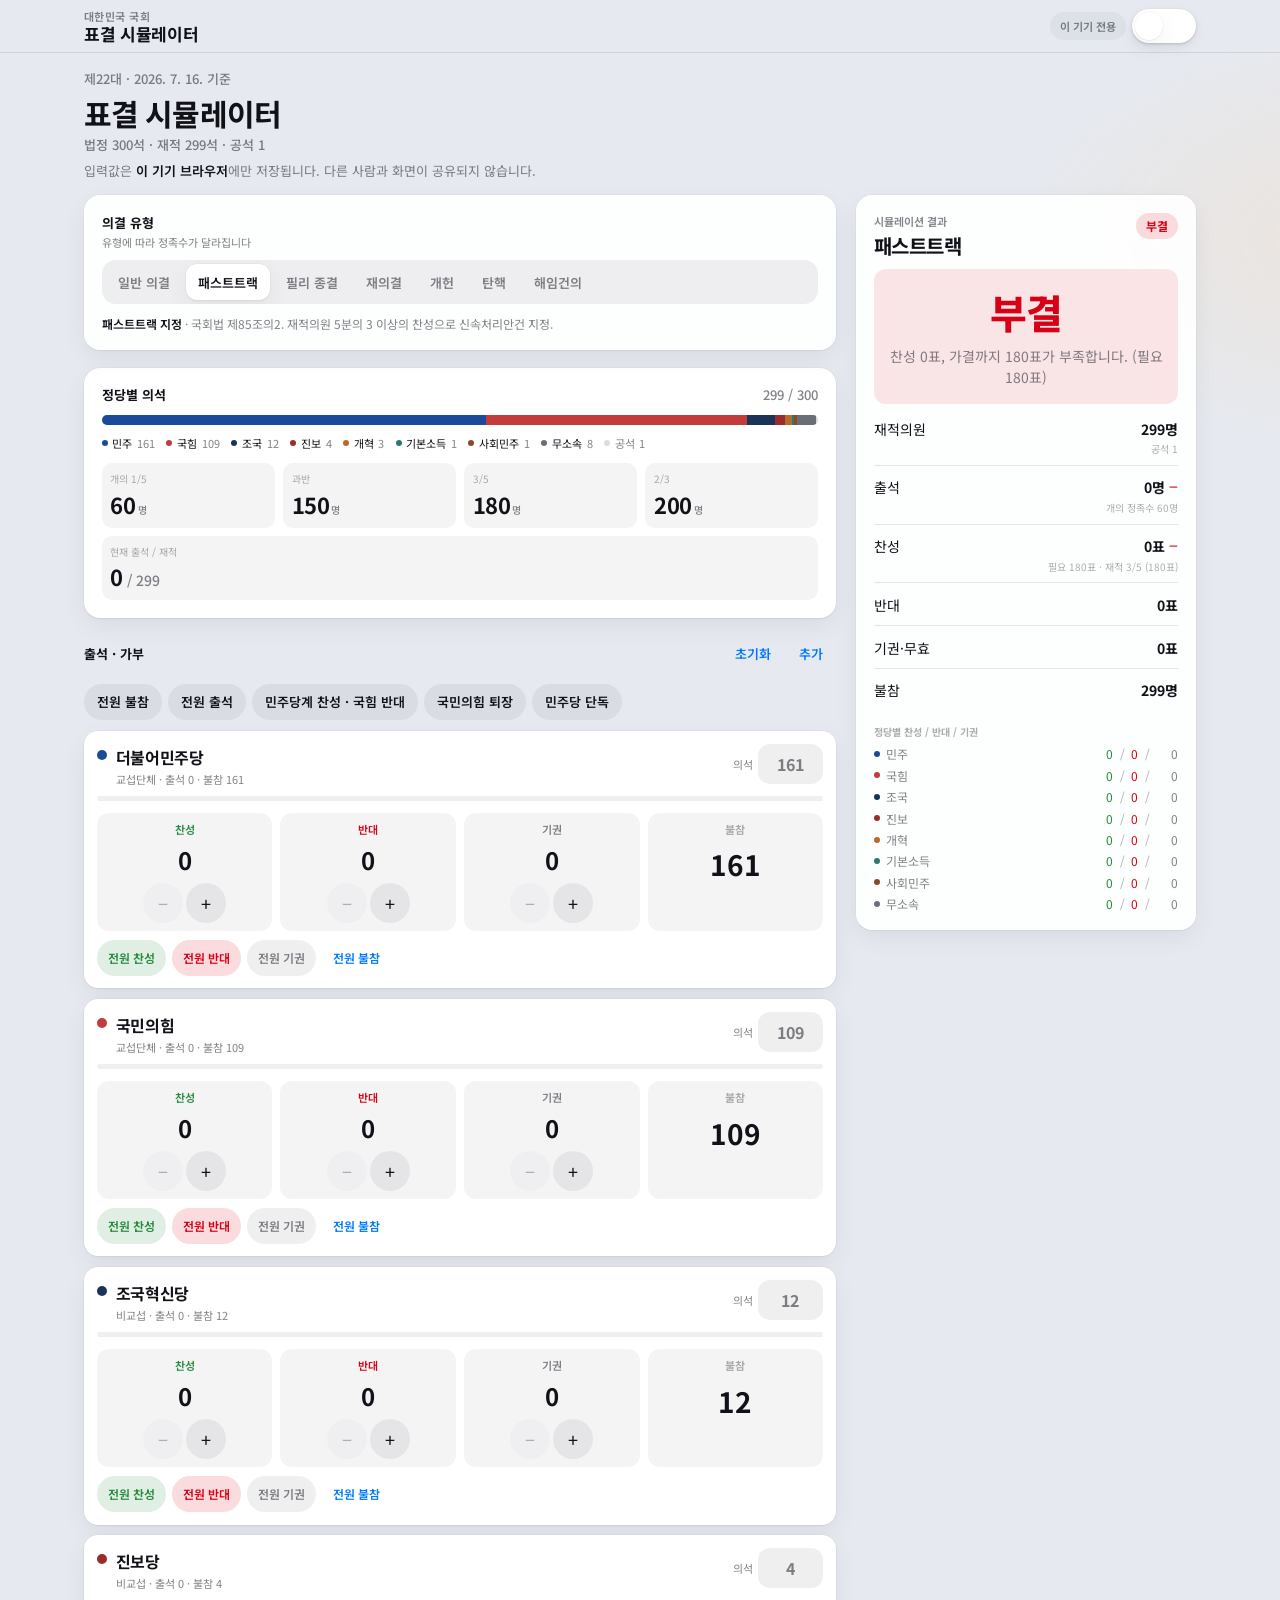
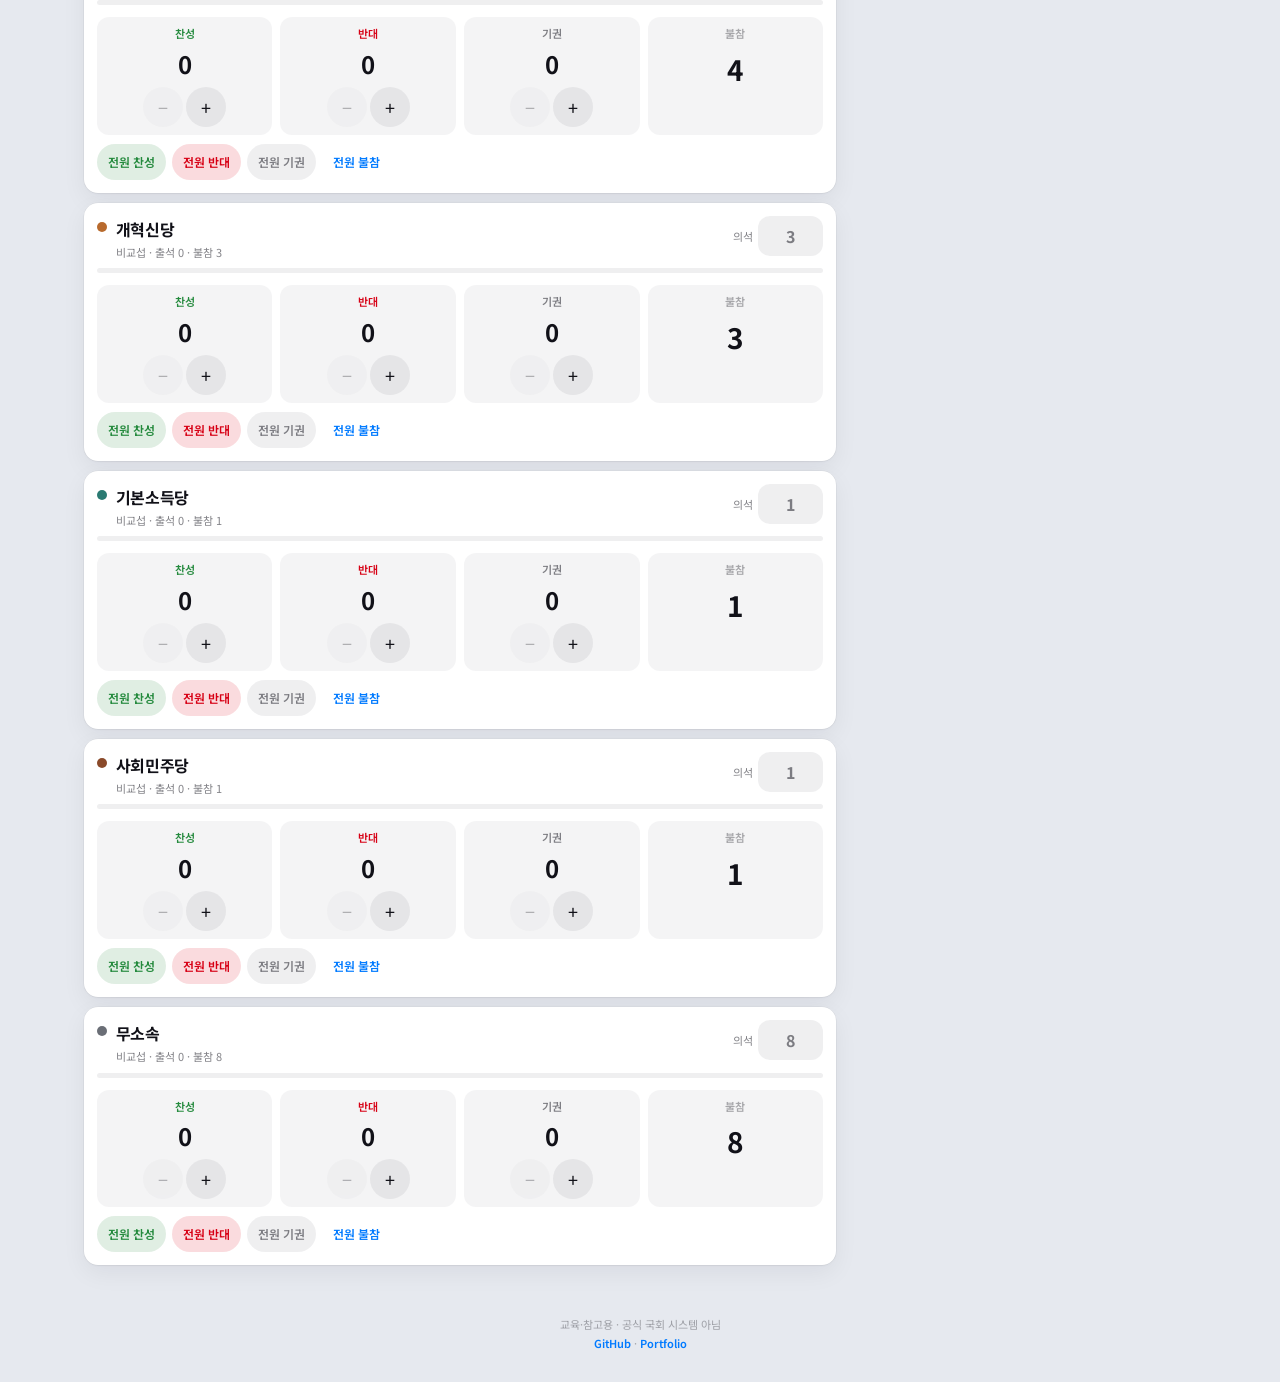
==== commit 107ab8a8: "fix(mobile): stop card clipping and raise dock clearance Contain horizontal overflow, force min-widt" ====
--- a/index.html
+++ b/index.html
@@ -2,7 +2,7 @@
 <html lang="ko" data-theme="light">
 <head>
   <meta charset="UTF-8" />
-  <meta name="viewport" content="width=device-width, initial-scale=1, maximum-scale=1, viewport-fit=cover" />
+  <meta name="viewport" content="width=device-width, initial-scale=1, viewport-fit=cover" />
   <title>국회 표결 시뮬레이터</title>
   <meta name="description" content="제22대 국회 정당별 의석·출석·찬반으로 일반 의결·패스트트랙·개헌 등 정족수를 브라우저 로컬에서 독립 시뮬레이션합니다." />
   <meta name="theme-color" content="#e6e9ef" />
@@ -15,7 +15,7 @@
   <link rel="preconnect" href="https://fonts.googleapis.com" />
   <link rel="preconnect" href="https://fonts.gstatic.com" crossorigin />
   <link href="https://fonts.googleapis.com/css2?family=Noto+Sans+KR:wght@400;500;600;700&display=swap" rel="stylesheet" />
-  <link rel="stylesheet" href="./styles.css" />
+  <link rel="stylesheet" href="./styles.css?v=20260813m2" />
   <script>
     (function () {
       try {
@@ -116,6 +116,6 @@
       </button>
     </div>
   </div>
-  <script src="./app.js" defer></script>
+  <script src="./app.js?v=20260813m2" defer></script>
 </body>
 </html>
--- a/styles.css
+++ b/styles.css
@@ -54,21 +54,28 @@
   --theme-color: #07080a;
 }
 
-* { box-sizing: border-box; }
+*, *::before, *::after { box-sizing: border-box; }
 html {
   margin: 0;
+  width: 100%;
+  max-width: 100%;
   min-height: 100%;
+  overflow-x: clip;
   -webkit-text-size-adjust: 100%;
   text-size-adjust: 100%;
 }
 body {
   margin: 0;
+  width: 100%;
+  max-width: 100%;
   min-height: 100%;
+  overflow-x: clip;
   font-family: var(--font-sans);
   color: var(--app-fg);
   background: var(--app-bg);
   -webkit-font-smoothing: antialiased;
   overscroll-behavior-y: none;
+  position: relative;
 }
 
 button, input { font: inherit; color: inherit; }
@@ -97,8 +104,12 @@
 }
 
 .app-wash {
+  width: 100%;
+  max-width: 100%;
   min-height: 100dvh;
-  padding-bottom: calc(var(--dock-h) + var(--safe-bottom));
+  min-height: 100svh;
+  overflow-x: clip;
+  padding-bottom: calc(var(--dock-h) + var(--safe-bottom) + 8px);
   background:
     radial-gradient(900px 480px at 8% -10%, var(--wash-a), transparent 58%),
     radial-gradient(700px 400px at 108% 8%, var(--wash-b), transparent 52%),
@@ -119,12 +130,14 @@
 .topbar__inner {
   max-width: 72rem;
   margin: 0 auto;
+  width: 100%;
   min-height: 3.25rem;
-  padding: 0.45rem max(0.875rem, var(--safe-left)) 0.45rem max(0.875rem, var(--safe-right));
+  padding: 0.45rem calc(12px + var(--safe-right)) 0.45rem calc(12px + var(--safe-left));
   display: flex;
   align-items: center;
   justify-content: space-between;
-  gap: 0.75rem;
+  gap: 0.5rem;
+  min-width: 0;
 }
 .topbar__title { min-width: 0; }
 .eyebrow {
@@ -186,13 +199,15 @@
 .site-footer {
   max-width: 72rem;
   margin: 0 auto;
-  padding-left: max(0.875rem, var(--safe-left));
-  padding-right: max(0.875rem, var(--safe-right));
+  width: 100%;
+  min-width: 0;
+  padding-left: calc(12px + var(--safe-left));
+  padding-right: calc(12px + var(--safe-right));
 }
 
 .main {
-  padding-top: 0.75rem;
-  padding-bottom: 1.5rem;
+  padding-top: 0.65rem;
+  padding-bottom: 1.25rem;
 }
 .intro { margin-bottom: 0.9rem; }
 .meta {
@@ -208,25 +223,46 @@
   font-size: 12px;
   line-height: 1.45;
   color: var(--app-muted);
+  overflow-wrap: anywhere;
+  word-break: keep-all;
+  max-width: 100%;
+}
+.intro {
+  max-width: 100%;
+  min-width: 0;
 }
 .privacy-note strong { color: var(--app-fg); font-weight: 600; }
 
 .layout {
   display: grid;
-  gap: 0.85rem;
+  gap: 0.75rem;
+  width: 100%;
+  max-width: 100%;
+  min-width: 0;
 }
 .col-main {
   display: grid;
-  gap: 0.85rem;
+  gap: 0.75rem;
+  width: 100%;
+  max-width: 100%;
   min-width: 0;
 }
 /* On mobile, result panel is in flow near top via order */
-.col-side { order: -1; min-width: 0; }
+.col-side {
+  order: -1;
+  width: 100%;
+  max-width: 100%;
+  min-width: 0;
+}
 
 .card {
   border-radius: 14px;
-  padding: 0.85rem;
+  padding: 0.8rem;
   box-shadow: var(--shadow-border);
+  width: 100%;
+  max-width: 100%;
+  min-width: 0;
+  overflow: hidden; /* prevent children from spilling out */
 }
 .glass {
   background: var(--glass-bg);
@@ -262,6 +298,9 @@
   padding: 4px;
   border-radius: 14px;
   background: var(--app-fill);
+  width: 100%;
+  max-width: 100%;
+  min-width: 0;
   overflow-x: auto;
   overscroll-behavior-x: contain;
   scroll-snap-type: x proximity;
@@ -291,12 +330,22 @@
   font-size: 12px;
   line-height: 1.5;
   color: var(--app-muted);
+  overflow-wrap: anywhere;
+  word-break: keep-all;
+  max-width: 100%;
 }
 .kind-desc strong { color: var(--app-fg); font-weight: 600; }
 
+#seat-bar {
+  width: 100%;
+  max-width: 100%;
+  min-width: 0;
+}
 .seat-bar {
   display: flex;
   height: 10px;
+  width: 100%;
+  max-width: 100%;
   overflow: hidden;
   border-radius: 999px;
   background: var(--app-fill);
@@ -309,6 +358,8 @@
   display: flex;
   flex-wrap: wrap;
   gap: 0.3rem 0.7rem;
+  max-width: 100%;
+  min-width: 0;
 }
 .legend li {
   display: inline-flex;
@@ -330,11 +381,16 @@
   display: grid;
   grid-template-columns: repeat(2, minmax(0, 1fr));
   gap: 0.4rem;
+  width: 100%;
+  max-width: 100%;
+  min-width: 0;
 }
 .quota-grid > div {
   border-radius: 10px;
   background: var(--app-fill-2);
-  padding: 0.55rem 0.65rem;
+  padding: 0.5rem 0.55rem;
+  min-width: 0;
+  overflow: hidden;
 }
 .quota-grid dt {
   margin: 0;
@@ -417,10 +473,11 @@
   display: flex;
   gap: 0.4rem;
   overflow-x: auto;
+  width: 100%;
+  max-width: 100%;
+  min-width: 0;
   padding: 0.1rem 0 0.55rem;
-  margin: 0 -0.15rem 0.15rem;
-  padding-left: 0.15rem;
-  padding-right: 0.15rem;
+  margin: 0 0 0.15rem;
   scrollbar-width: none;
   -webkit-overflow-scrolling: touch;
   overscroll-behavior-x: contain;
@@ -437,8 +494,12 @@
 .party-card {
   background: var(--app-surface-solid);
   border-radius: 14px;
-  padding: 0.85rem;
+  padding: 0.8rem;
   box-shadow: var(--shadow-border);
+  width: 100%;
+  max-width: 100%;
+  min-width: 0;
+  overflow: hidden;
 }
 .party-top {
   display: flex;
@@ -456,7 +517,7 @@
 .party-name {
   margin: 0;
   width: 100%;
-  max-width: 11.5rem;
+  max-width: min(11.5rem, 46vw);
   font-size: 15px;
   font-weight: 700;
   letter-spacing: -0.02em;
@@ -465,6 +526,7 @@
   padding: 0.1rem 0;
   text-align: left;
   min-height: 1.4rem;
+  min-width: 0;
 }
 .party-name:focus {
   outline: none;
@@ -658,6 +720,8 @@
   font-size: 12px;
   line-height: 1.5;
   color: var(--app-muted);
+  overflow-wrap: anywhere;
+  word-break: keep-all;
 }
 
 .result-stats {
@@ -665,12 +729,17 @@
   display: grid;
   grid-template-columns: repeat(3, minmax(0, 1fr));
   gap: 0.35rem;
+  width: 100%;
+  max-width: 100%;
+  min-width: 0;
 }
 .result-stats > div {
   border-radius: 10px;
   background: var(--app-fill-2);
-  padding: 0.45rem 0.3rem;
+  padding: 0.45rem 0.25rem;
   text-align: center;
+  min-width: 0;
+  overflow: hidden;
 }
 .result-stats dt {
   margin: 0;
@@ -781,30 +850,37 @@
   right: 0;
   bottom: 0;
   z-index: 60;
-  padding: 0.45rem max(0.75rem, var(--safe-left)) calc(0.45rem + var(--safe-bottom)) max(0.75rem, var(--safe-right));
-  background: linear-gradient(to top, var(--app-bg) 35%, transparent);
+  width: 100%;
+  max-width: 100%;
+  box-sizing: border-box;
+  padding: 0.4rem calc(12px + var(--safe-left)) calc(0.4rem + var(--safe-bottom)) calc(12px + var(--safe-right));
+  background: linear-gradient(to top, var(--app-bg) 40%, transparent);
   pointer-events: none;
 }
 .mobile-dock__btn {
   pointer-events: auto;
   width: 100%;
+  max-width: 100%;
   display: flex;
   align-items: center;
   justify-content: space-between;
-  gap: 0.75rem;
-  min-height: 56px;
-  padding: 0.55rem 0.85rem;
+  gap: 0.6rem;
+  min-height: 52px;
+  padding: 0.5rem 0.75rem;
   border-radius: 16px;
   background: var(--dock-bg);
   box-shadow: var(--shadow-border), 0 10px 30px #00000022;
   backdrop-filter: blur(18px) saturate(1.4);
   -webkit-backdrop-filter: blur(18px) saturate(1.4);
   text-align: left;
+  min-width: 0;
 }
 .mobile-dock__left {
   min-width: 0;
+  flex: 1;
   display: grid;
   gap: 0.1rem;
+  overflow: hidden;
 }
 .mobile-dock__kind {
   font-size: 13px;
@@ -817,6 +893,9 @@
   font-size: 11px;
   color: var(--app-muted);
   font-variant-numeric: tabular-nums;
+  overflow: hidden;
+  text-overflow: ellipsis;
+  white-space: nowrap;
 }
 .mobile-dock__badge {
   flex-shrink: 0;
@@ -836,9 +915,18 @@
   color: var(--app-nay);
 }
 
-/* When dock visible on mobile */
+/* When dock visible on mobile — enough room so last cards aren't covered */
 body.has-mobile-dock {
-  --dock-h: 72px;
+  --dock-h: 96px;
+}
+body.has-mobile-dock .main {
+  padding-bottom: 0.5rem;
+}
+body.has-mobile-dock .site-footer {
+  padding-bottom: calc(1.25rem + var(--dock-h) + var(--safe-bottom));
+}
+body.has-mobile-dock .votes-section {
+  padding-bottom: 0.25rem;
 }
 
 /* Hide full result panel chrome a bit on tiny screens when dock exists?
@@ -864,8 +952,8 @@
     padding-bottom: 3rem;
   }
   .main, .site-footer, .topbar__inner {
-    padding-left: max(1.25rem, var(--safe-left));
-    padding-right: max(1.25rem, var(--safe-right));
+    padding-left: calc(1.25rem + var(--safe-left));
+    padding-right: calc(1.25rem + var(--safe-right));
   }
   .display-title {
     display: block;
@@ -976,3 +1064,57 @@
   .party-name { max-width: 14rem; font-size: 16px; }
   .seat-input-wrap input { width: 4.1rem; }
 }
+
+
+/* ===== Narrow phone overflow hard-stops ===== */
+@media (max-width: 639px) {
+  html, body, .app-wash {
+    overflow-x: clip;
+  }
+  .topbar,
+  .main,
+  .site-footer,
+  .layout,
+  .col-main,
+  .col-side,
+  .card,
+  .party-card,
+  .sticky-result,
+  .votes-section,
+  .party-list,
+  #result-panel,
+  #seat-bar {
+    max-width: 100%;
+    min-width: 0;
+  }
+  .result-hero {
+    padding-left: 0.6rem;
+    padding-right: 0.6rem;
+  }
+  .result-hero .big {
+    font-size: 28px;
+  }
+  .result-head h3 {
+    font-size: 16px;
+    max-width: 100%;
+    overflow-wrap: anywhere;
+  }
+  .quota-grid dd {
+    font-size: 18px;
+  }
+  .quota-wide .big {
+    font-size: 18px;
+  }
+  /* keep horizontal chip rows inside card */
+  .segmented,
+  .preset-row {
+    max-width: 100%;
+  }
+}
+
+@supports (overflow: clip) {
+  html, body { overflow-x: clip; }
+}
+@supports not (overflow: clip) {
+  html, body { overflow-x: hidden; }
+}
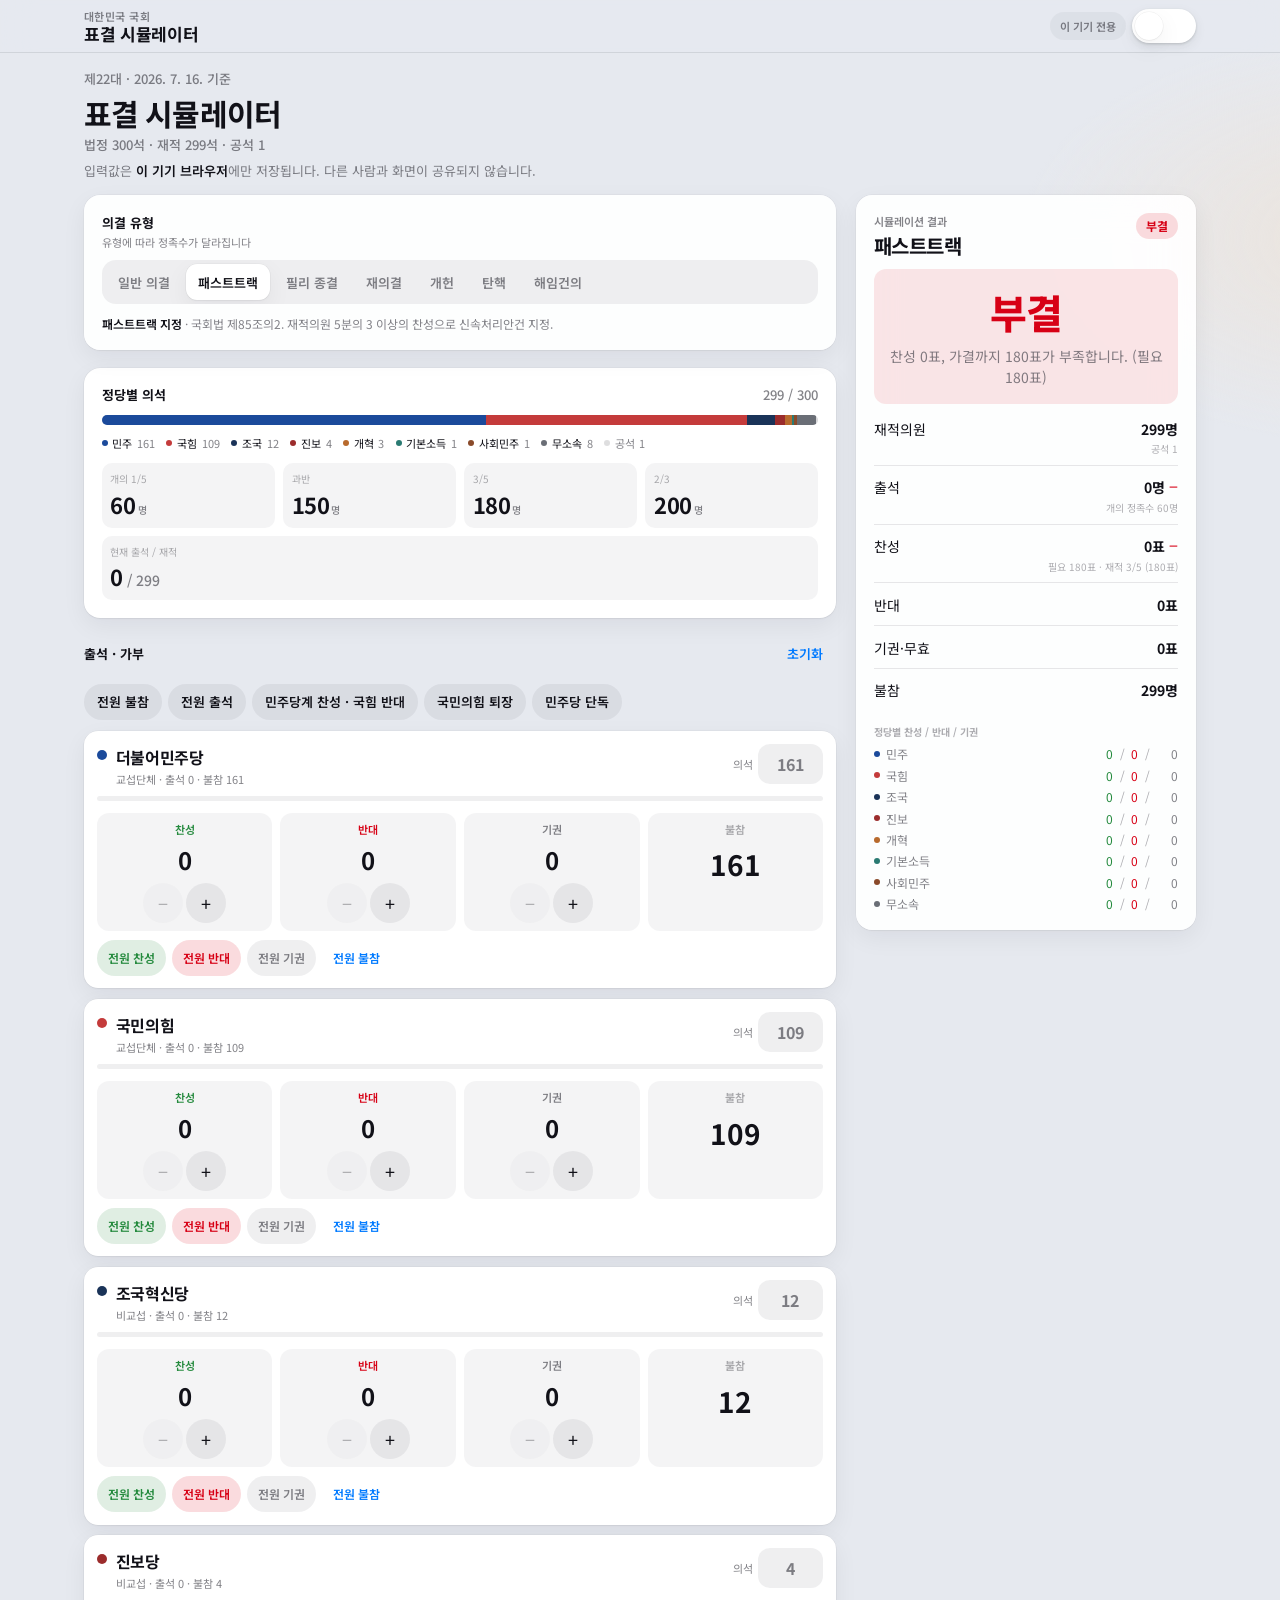
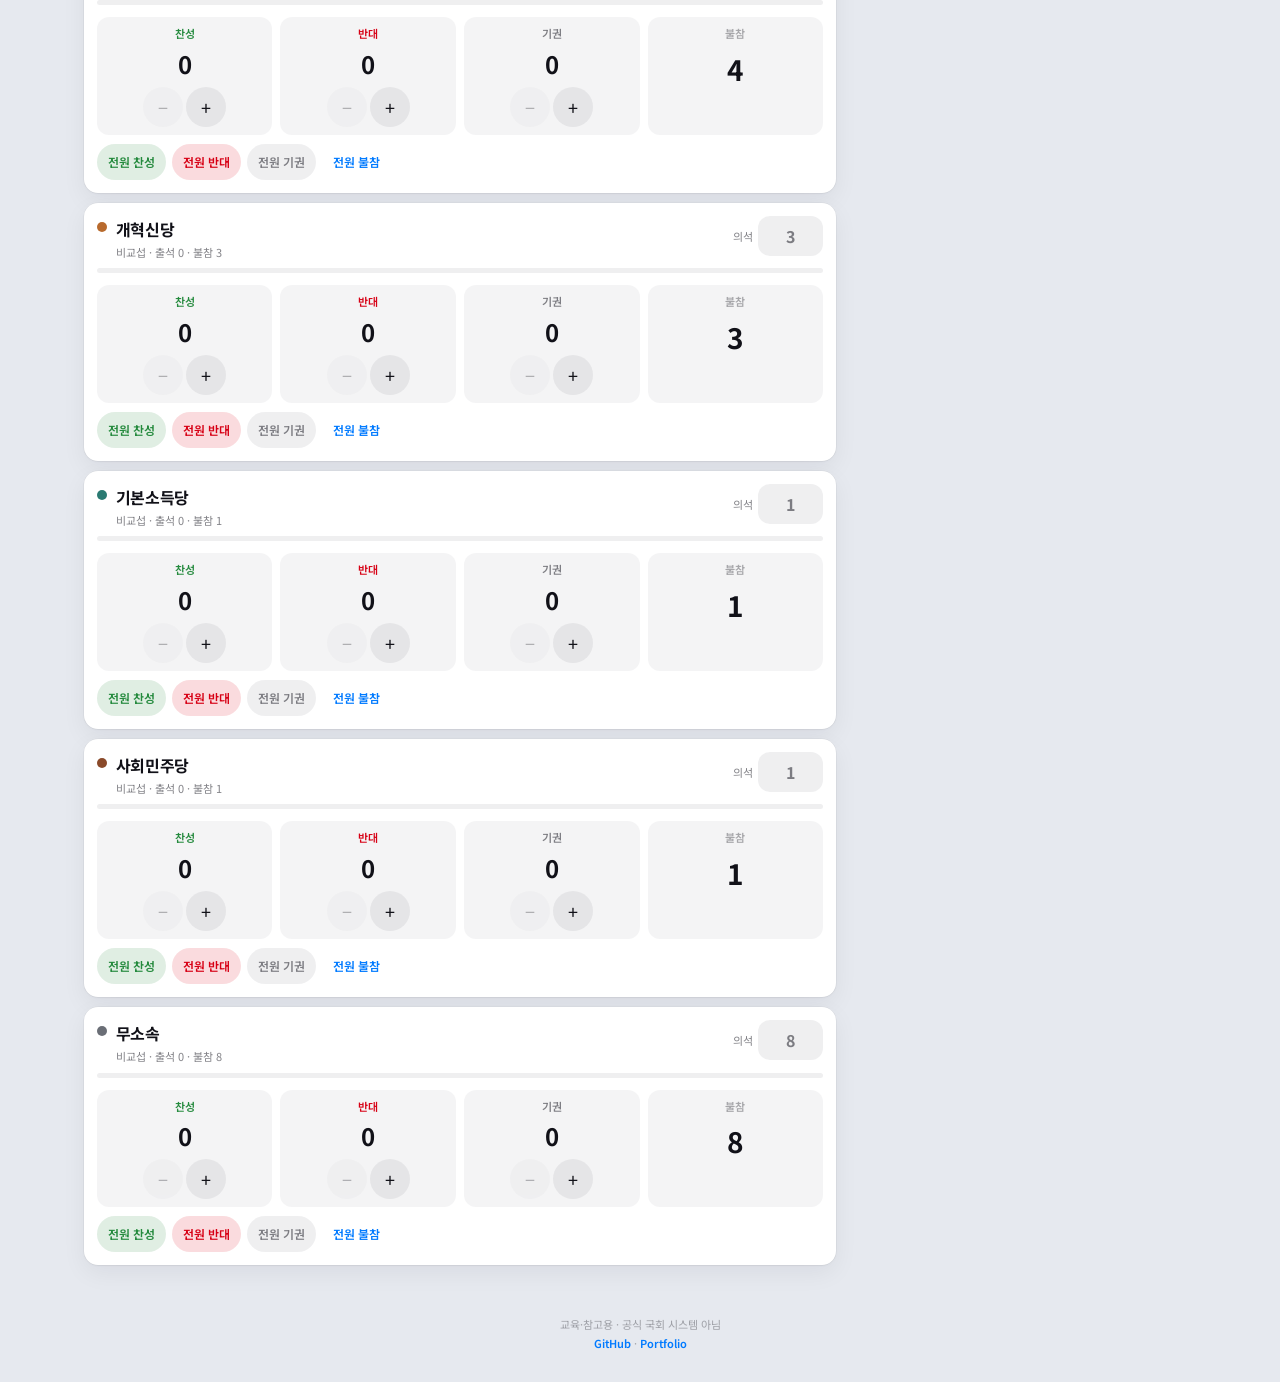
==== commit 090c1c91: "fix: remove add-party; reset restores default 22nd Assembly seats" ====
--- a/index.html
+++ b/index.html
@@ -15,7 +15,7 @@
   <link rel="preconnect" href="https://fonts.googleapis.com" />
   <link rel="preconnect" href="https://fonts.gstatic.com" crossorigin />
   <link href="https://fonts.googleapis.com/css2?family=Noto+Sans+KR:wght@400;500;600;700&display=swap" rel="stylesheet" />
-  <link rel="stylesheet" href="./styles.css?v=20260813m2" />
+  <link rel="stylesheet" href="./styles.css?v=20260813m3" />
   <script>
     (function () {
       try {
@@ -82,7 +82,6 @@
               <h3>출석 · 가부</h3>
               <div class="btn-row">
                 <button type="button" class="btn ghost sm" id="btn-reset-votes">초기화</button>
-                <button type="button" class="btn ghost sm" id="btn-add-party">추가</button>
               </div>
             </div>
             <div class="preset-row" id="presets"></div>
@@ -116,6 +115,6 @@
       </button>
     </div>
   </div>
-  <script src="./app.js?v=20260813m2" defer></script>
+  <script src="./app.js?v=20260813m3" defer></script>
 </body>
 </html>
